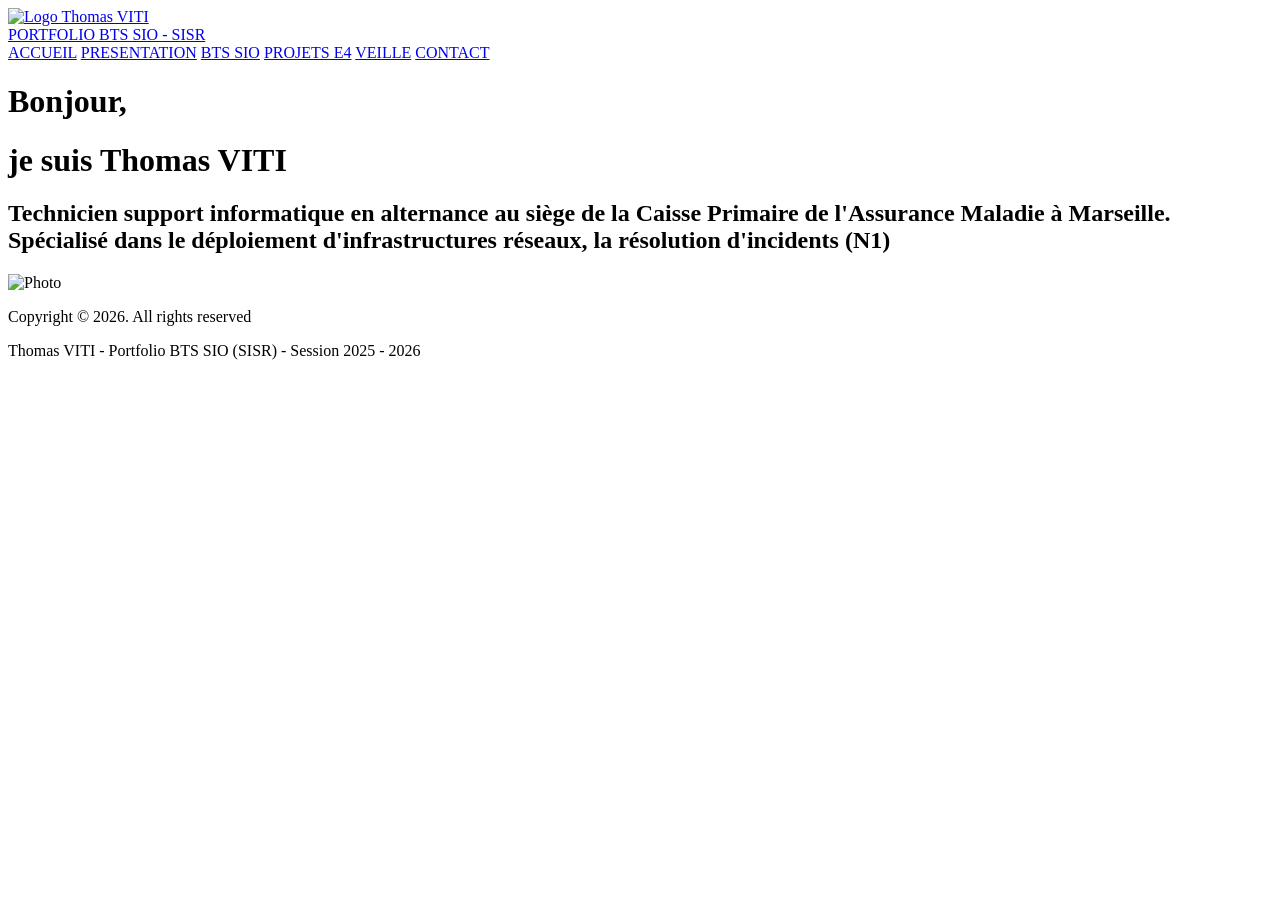
==== index.html @ 95d77c6b "Create index.html" ====
<!DOCTYPE html>
<html lang="fr">
<head>
    <meta charset="UTF-8">
    <meta name="viewport" content="width=device-width, initial-scale=1.0">
    <title>VITI Thomas - Portfolio</title>
	<!-- Police Poppins depuis Google Fonts -->
	<link href="https://fonts.googleapis.com/css2?family=Poppins:wght@300;400;600&display=swap" rel="stylesheet">
    <!-- Lien vers le fichier CSS -->
    <link rel="stylesheet" href="style.css">
</head>
<body>

    <!-- =========================
         HEADER / HAUT DE PAGE
         ========================= -->
    <header class="topbar">
        <!-- Zone gauche : logo + titre cliquables -->
        <a href="index.html" class="brand">
            <!-- IMPORTANT :
                 Pour ajouter un logo plus tard, remplace le texte "TV"
                 par une image avec la balise <img>
                 
                 Exemple :
                 <img src="images/logo.png" alt="Logo Thomas VITI" class="logo">
            -->
            <div class="logo-placeholder"><img src="images/logo1.png" alt="Logo Thomas VITI" class="logo"></div>
            <span class="brand-title">PORTFOLIO BTS SIO - SISR</span>
        </a>

        <!-- Zone droite : navigation -->
        <nav class="navbar">
            <a href="index.html" class="active">ACCUEIL</a>
            <a href="presentation.html">PRESENTATION</a>
			<a href="btssio.html">BTS SIO</a>
            <a href="e4.html">PROJETS E4</a>
            <a href="veille.html">VEILLE</a>
            <a href="contact.html">CONTACT</a>
        </nav>
    </header>

    <!-- =========================
         CONTENU PRINCIPAL
         ========================= -->
		 
		 <main class="hero">

    <!-- Bloc gauche : texte -->
    <div class="hero-text">
        <h1>Bonjour,</h1>
		<h1>je suis <span class="nom">Thomas VITI</span></h1>

        <h2>
            Technicien support informatique en alternance au siège de <span class="nom">la Caisse Primaire
            de l'Assurance Maladie</span> à Marseille. Spécialisé dans le déploiement
            d'infrastructures réseaux, la résolution d'incidents (N1)
        </h2>
    </div>

    <!-- Bloc droit : photo -->
    <div class="hero-image">
        <!-- IMPORTANT :
             Remplace "photo.jpg" par ta vraie photo -->
        <img src="images/iconeuser1.png" alt="Photo">
    </div>

</main>
		 
	<!-- =========================
     FOOTER / PIED DE PAGE
     ========================= -->
<footer class="footer">
    <p>Copyright © 2026. All rights reserved</p>
    <p>Thomas VITI - Portfolio BTS SIO (SISR) - Session 2025 - 2026</p>
</footer>

</body>
</html>
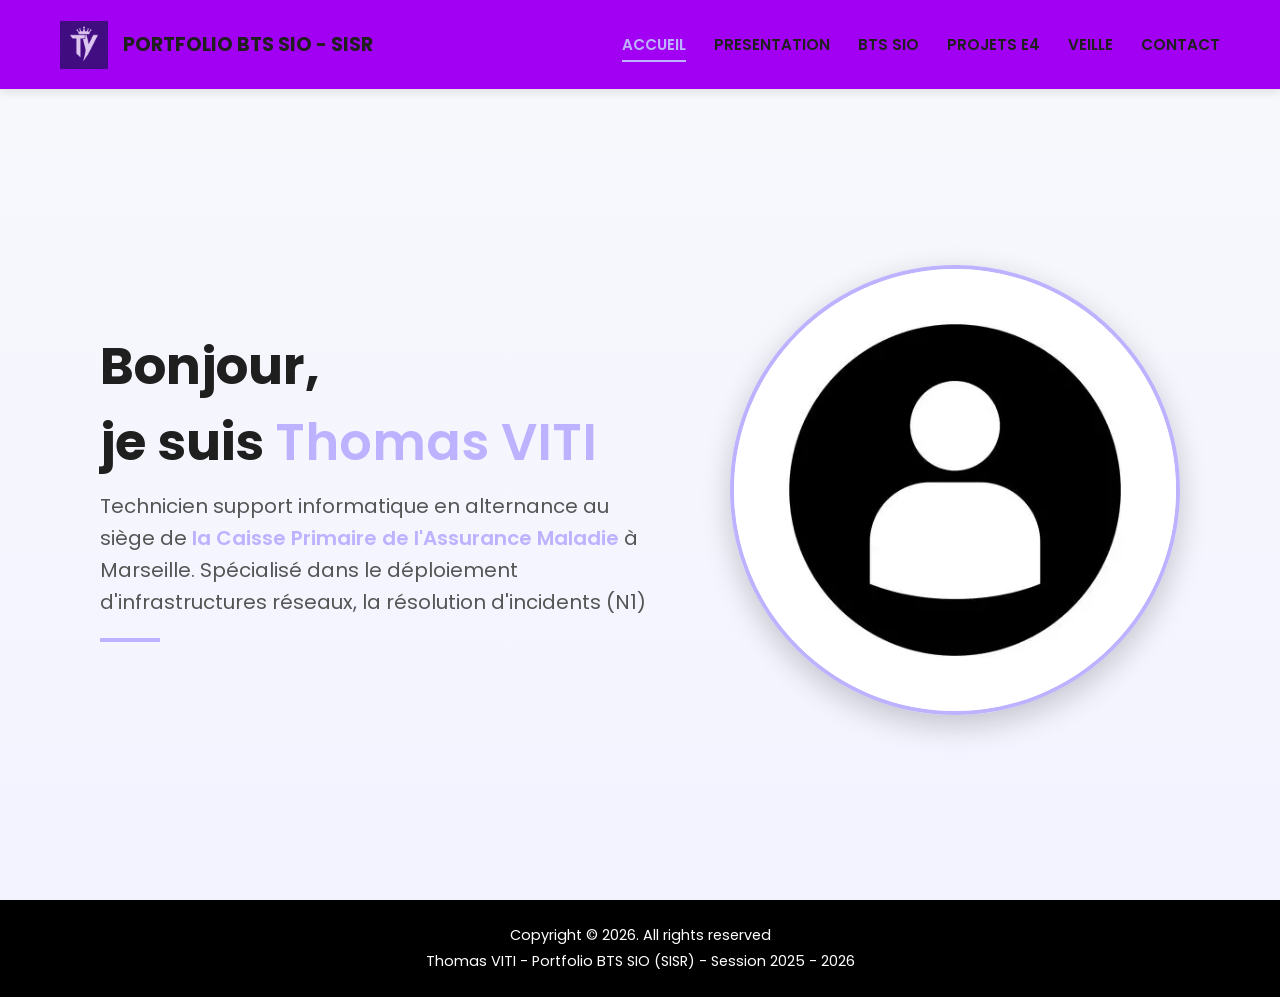
==== commit bc2e9302: "Update index.html" ====
--- a/index.html
+++ b/index.html
@@ -24,7 +24,7 @@
                  Exemple :
                  <img src="images/logo.png" alt="Logo Thomas VITI" class="logo">
             -->
-            <div class="logo-placeholder"><img src="images/logo1.png" alt="Logo Thomas VITI" class="logo"></div>
+            <div class="logo-placeholder"><img src="logo1.png" alt="Logo Thomas VITI" class="logo"></div>
             <span class="brand-title">PORTFOLIO BTS SIO - SISR</span>
         </a>
 
@@ -61,7 +61,7 @@
     <div class="hero-image">
         <!-- IMPORTANT :
              Remplace "photo.jpg" par ta vraie photo -->
-        <img src="images/iconeuser1.png" alt="Photo">
+        <img src="iconeuser1.png" alt="Photo">
     </div>
 
 </main>
--- a/style.css
+++ b/style.css
@@ -0,0 +1,743 @@
+/* =========================
+   RESET DE BASE
+   ========================= */
+* {
+    margin: 0;
+    padding: 0;
+    box-sizing: border-box;
+}
+
+/* =========================
+   COULEURS PRINCIPALES
+   IMPORTANT :
+   C'est ici que tu pourras changer facilement les couleurs du site
+   ========================= */
+:root {
+    --couleur-fond: #f8f9fc;
+    --couleur-blanc: #ffffff;
+    --couleur-texte: #1f1f1f;
+    --couleur-texte-secondaire: #555555;
+    --couleur-accent: #bdb2ff;
+    --couleur-bordure: #e6e6e6;
+}
+
+/* =========================
+   STYLE GENERAL
+   IMPORTANT :
+   Ici tu peux changer la police globale du site
+   ========================= */
+body {
+    font-family: 'Poppins', sans-serif;
+    background-color: var(--couleur-fond);
+    color: var(--couleur-texte);
+
+    -webkit-font-smoothing: antialiased;
+    -moz-osx-font-smoothing: grayscale;
+
+    background: linear-gradient(
+        180deg,
+        #f8f9fc 0%,
+        #f1f2ff 100%
+    );
+}
+
+/* =========================
+   LIENS / ETATS GLOBAUX
+   ========================= */
+.navbar a.active {
+    color: var(--couleur-accent);
+}
+
+.navbar a.active::after {
+    width: 100%;
+}
+
+.navbar a {
+    transition: color 0.3s ease;
+}
+
+/* =========================
+   HEADER FIXE
+   IMPORTANT :
+   position: fixed permet à la barre de rester visible même quand on descend
+   ========================= */
+.topbar {
+    position: fixed;
+    top: 0;
+    left: 0;
+    width: 100%;
+
+    height: 90px;
+    background-color: #a100f2;
+    border-bottom: 1px solid var(--couleur-bordure);
+
+    display: flex;
+    justify-content: space-between;
+    align-items: center;
+
+    padding: 0 60px;
+    z-index: 1000;
+    box-shadow: 0 2px 10px rgba(0,0,0,0.1);
+}
+
+/* =========================
+   PARTIE GAUCHE : LOGO + TITRE
+   ========================= */
+.brand {
+    display: flex;
+    align-items: center;
+    gap: 15px;
+    text-decoration: none;
+    color: var(--couleur-texte);
+}
+
+.brand-title {
+    font-size: 1.2rem;
+    font-weight: bold;
+}
+
+/* =========================
+   LOGO
+   IMPORTANT :
+   Tu peux changer sa taille, sa couleur ou le remplacer par une image
+   ========================= */
+.logo-placeholder {
+    width: 48px;
+    height: 48px;
+    background-color: var(--couleur-accent);
+    color: #ffffff;
+    border-radius: 12px;
+
+    display: flex;
+    align-items: center;
+    justify-content: center;
+
+    font-weight: bold;
+    font-size: 1rem;
+}
+
+.logo {
+    width: 48px;
+    height: 48px;
+    object-fit: contain;
+}
+
+/* =========================
+   NAVIGATION
+   IMPORTANT :
+   La navigation est à droite dans le header
+   ========================= */
+.navbar {
+    display: flex;
+    align-items: center;
+    gap: 28px;
+}
+
+.navbar a {
+    text-decoration: none;
+    color: var(--couleur-texte);
+    font-size: 0.95rem;
+    font-weight: 600;
+    transition: 0.3s;
+    position: relative;
+}
+
+.navbar a:hover {
+    color: var(--couleur-accent);
+}
+
+.navbar a::after {
+    content: "";
+    position: absolute;
+    left: 0;
+    bottom: -6px;
+    width: 0;
+    height: 2px;
+    background-color: var(--couleur-accent);
+    transition: 0.3s;
+}
+
+.navbar a:hover::after {
+    width: 100%;
+}
+
+/* =========================
+   ELEMENTS GENERAUX
+   ========================= */
+.nom {
+    color: #bdb2ff;
+    font-weight: 600;
+    transition: 0.3s;
+}
+
+.nom:hover {
+    letter-spacing: 1px;
+}
+
+/* =========================
+   SECTION D'ACCUEIL
+   IMPORTANT :
+   Bloc principal gauche / droite
+   ========================= */
+.hero {
+    min-height: 100vh;
+    display: flex;
+    align-items: center;
+    justify-content: space-between;
+    gap: 80px;
+
+    padding: 140px 100px 60px 100px;
+    width: 100%;
+}
+
+.hero-text {
+    opacity: 0;
+    transform: translateY(20px);
+    animation: fadeUp 0.8s ease forwards;
+}
+
+.hero-text::after {
+    content: "";
+    display: block;
+    width: 60px;
+    height: 4px;
+    background-color: var(--couleur-accent);
+    margin-top: 20px;
+}
+
+@keyframes fadeUp {
+    to {
+        opacity: 1;
+        transform: translateY(0);
+    }
+}
+
+.hero h1 {
+    font-size: 3.2rem;
+    margin-bottom: 20px;
+    line-height: 1.1;
+}
+
+.hero h2 {
+    font-size: 1.25rem;
+    font-weight: 400;
+    color: var(--couleur-texte-secondaire);
+    max-width: 850px;
+    line-height: 1.6;
+}
+
+/* =========================
+   IMAGE A DROITE
+   ========================= */
+.hero-image {
+    flex: 1;
+    display: flex;
+    justify-content: flex-end;
+}
+
+.hero-image img {
+    width: 450px;
+    height: 450px;
+    transition: 0.4s ease;
+
+    object-fit: cover;
+    border-radius: 50%;
+
+    border: 4px solid var(--couleur-accent);
+    box-shadow: 0 10px 30px rgba(0, 0, 0, 0.2);
+}
+
+.hero-image img:hover {
+    transform: scale(1.05) rotate(1deg);
+}
+
+/* =========================
+   PAGE PRESENTATION
+   ========================= */
+.presentation-page {
+    padding: 140px 100px 60px 100px;
+}
+
+.presentation-hero {
+    margin-bottom: 60px;
+}
+
+.presentation-hero h1 {
+    font-size: 3rem;
+    margin-bottom: 30px;
+    color: var(--couleur-texte);
+}
+
+.presentation-hero p {
+    font-size: 1.15rem;
+    color: var(--couleur-texte-secondaire);
+    max-width: 800px;
+    line-height: 1.7;
+}
+
+/* =========================
+   HERO A PROPOS
+   ========================= */
+.about-hero {
+    min-height: 30vh;
+    display: flex;
+    flex-direction: column;
+    justify-content: center;
+    align-items: center;
+    text-align: center;
+
+    position: relative;
+    padding-bottom: 60px;
+}
+
+.about-hero h1 {
+    font-size: 3.5rem;
+    margin-bottom: 30px;
+    color: var(--couleur-texte);
+}
+
+.about-hero h1::after {
+    content: "";
+    display: block;
+    width: 120px;
+    height: 4px;
+    background-color: var(--couleur-accent);
+    margin: 15px auto 0;
+    border-radius: 10px;
+}
+
+/* =========================
+   BOUTON CV
+   ========================= */
+.btn-cv {
+    padding: 15px 30px;
+    background-color: var(--couleur-accent);
+    color: white;
+    text-decoration: none;
+    border-radius: 10px;
+    font-weight: 600;
+    transition: 0.3s;
+    margin-top: 40px;
+}
+
+.btn-cv:hover {
+    transform: translateY(-3px);
+    box-shadow: 0 10px 25px rgba(0,0,0,0.2);
+}
+
+/* =========================
+   COMPETENCES TECHNIQUES
+   ========================= */
+.skills-carousel-section {
+    margin-top: 60px;
+    margin-bottom: 50px;
+    text-align: center;
+}
+
+.skills-carousel-section h2 {
+    font-size: 2.8rem;
+    margin-bottom: 30px;
+    color: var(--couleur-texte);
+}
+
+.skills-carousel {
+    display: flex;
+    align-items: center;
+    justify-content: center;
+    gap: 30px;
+}
+
+.carousel-window {
+    width: 100%;
+    max-width: 700px;
+    overflow: hidden;
+    border-radius: 25px;
+}
+
+.carousel-track {
+    display: flex;
+    transition: transform 0.5s ease;
+}
+
+.carousel-slide {
+    min-width: 100%;
+    background-color: var(--couleur-blanc);
+    border-radius: 25px;
+    padding: 35px 40px;
+    box-shadow: 0 10px 25px rgba(0, 0, 0, 0.08);
+    text-align: left;
+    flex-shrink: 0;
+}
+
+.carousel-slide h3 {
+    font-size: 2rem;
+    margin-bottom: 25px;
+    color: var(--couleur-accent);
+    text-align: center;
+}
+
+.skill-item {
+    display: flex;
+    align-items: center;
+    gap: 18px;
+    margin-bottom: 20px;
+}
+
+.skill-item:last-child {
+    margin-bottom: 0;
+}
+
+.skill-item img {
+    width: 42px;
+    height: 42px;
+    object-fit: contain;
+}
+
+.skill-item span {
+    font-size: 1.15rem;
+    color: var(--couleur-texte-secondaire);
+    line-height: 1.5;
+    font-weight: 500;
+}
+
+.carousel-btn {
+    background-color: transparent;
+    border: none;
+    font-size: 3rem;
+    color: var(--couleur-accent);
+    cursor: pointer;
+    transition: transform 0.2s ease, color 0.2s ease;
+}
+
+.carousel-btn:hover {
+    transform: scale(1.15);
+    color: #a79af7;
+}
+
+/* Points */
+.carousel-dots {
+    margin-top: 20px;
+    display: flex;
+    justify-content: center;
+    gap: 12px;
+}
+
+.dot {
+    width: 12px;
+    height: 12px;
+    background-color: #d9d3ff;
+    border-radius: 50%;
+    display: inline-block;
+    cursor: pointer;
+    transition: 0.3s ease;
+}
+
+.dot.active {
+    background-color: var(--couleur-accent);
+    transform: scale(1.15);
+}
+
+
+/* =========================
+   PARCOURS (2 COLONNES)
+   ========================= */
+.parcours-section {
+    margin-top: 20px;
+}
+
+.parcours-grid {
+    display: flex;
+    gap: 1px;
+    align-items: flex-start;
+}
+
+.parcours-col {
+    flex: 1;
+    min-width: 0;
+}
+
+/* =========================
+   TIMELINE
+   ========================= */
+.timeline-section {
+    margin-top: 50px;
+}
+
+.timeline-section h2 {
+    font-size: 3.5rem;
+    margin-bottom: 30px;
+    color: #000000;
+	
+	display: flex;
+    align-items: center;
+    gap: 15px;
+}
+
+.timeline-section h2::before {
+    content: "";
+    display: inline-block;
+    width: 6px;
+    height: 55px;
+    background-color: var(--couleur-accent);
+    border-radius: 10px;
+}
+
+.timeline {
+    position: relative;
+    padding-left: 150px;
+}
+
+.timeline::before {
+    content: "";
+    position: absolute;
+    left: 120px;
+    top: 0;
+    width: 5px;
+    height: 100%;
+    background-color: var(--couleur-accent);
+}
+
+.timeline-item {
+    position: relative;
+    margin-bottom: 50px;
+}
+
+.timeline-dot {
+    position: absolute;
+    left: -2px;
+    top: 14px;
+
+    width: 20px;
+    height: 20px;
+    background-color: var(--couleur-blanc);
+    border: 3px solid var(--couleur-accent);
+    border-radius: 50%;
+}
+
+.timeline-content {
+    padding-left: 30px;
+}
+
+.timeline-content h3 {
+    font-size: 1.8rem;
+    margin-bottom: 10px;
+}
+
+.timeline-content .date {
+    font-size: 1.5rem;
+    color: var(--couleur-accent);
+    display: block;
+    margin-bottom: 10px;
+}
+
+.timeline-content p {
+    color: var(--couleur-texte-secondaire);
+    line-height: 1.6;
+}
+
+/* =========================
+   SECTION OBJECTIFS
+   ========================= */
+.presentation-section {
+    background-color: var(--couleur-blanc);
+    padding: 30px;
+    margin-bottom: 30px;
+    border-radius: 20px;
+    box-shadow: 0 8px 25px rgba(0, 0, 0, 0.08);
+}
+
+.presentation-section h2 {
+    font-size: 1.8rem;
+    margin-bottom: 15px;
+    color: var(--couleur-accent);
+}
+
+.presentation-section p {
+    font-size: 1.05rem;
+    line-height: 1.8;
+    color: var(--couleur-texte-secondaire);
+    margin-bottom: 15px;
+}
+
+.presentation-section p:last-child {
+    margin-bottom: 0;
+}
+
+/* =========================
+   FOOTER
+   ========================= */
+.footer {
+    background-color: #000000;
+    color: #ffffff;
+    text-align: center;
+    padding: 20px 10px;
+    font-size: 0.9rem;
+}
+
+.footer p {
+    margin: 5px 0;
+}
+
+/* =========================
+   VERSION TABLETTE
+   ========================= */
+@media (max-width: 1024px) {
+    .topbar {
+        padding: 0 30px;
+        box-shadow: 0 2px 10px rgba(0,0,0,0.1);
+    }
+
+    .navbar {
+        gap: 18px;
+    }
+
+    .navbar a {
+        font-size: 0.85rem;
+    }
+
+    .hero {
+        padding: 140px 60px 60px 60px;
+    }
+
+    .hero h1 {
+        font-size: 2.6rem;
+    }
+
+    .hero h2 {
+        font-size: 1.1rem;
+    }
+
+    .presentation-page {
+        padding: 140px 60px 60px 60px;
+    }
+
+    .parcours-grid {
+        gap: 40px;
+    }
+}
+
+/* =========================
+   VERSION MOBILE
+   IMPORTANT :
+   Ici on adapte l'affichage téléphone
+   ========================= */
+@media (max-width: 768px) {
+    .topbar {
+        height: auto;
+        padding: 20px;
+        flex-direction: column;
+        align-items: flex-start;
+        gap: 20px;
+    }
+
+    .brand-title {
+        font-size: 1rem;
+    }
+
+    .navbar {
+        flex-wrap: wrap;
+        gap: 14px;
+    }
+
+    .hero {
+        flex-direction: column;
+        text-align: center;
+        padding: 180px 20px 40px 20px;
+        gap: 40px;
+    }
+
+    .hero h1 {
+        font-size: 2.2rem;
+    }
+
+    .hero h2 {
+        font-size: 1rem;
+    }
+
+    .hero-image {
+        justify-content: center;
+    }
+
+    .hero-image img {
+        width: 200px;
+        height: 200px;
+    }
+
+    .presentation-page {
+        padding: 180px 20px 40px 20px;
+    }
+
+    .presentation-hero h1 {
+        font-size: 2.2rem;
+    }
+
+    .presentation-hero p {
+        font-size: 1rem;
+    }
+
+    .presentation-section {
+        padding: 20px;
+    }
+
+    .presentation-section h2 {
+        font-size: 1.4rem;
+    }
+
+    .presentation-section p {
+        font-size: 1rem;
+    }
+
+    .parcours-grid {
+        flex-direction: column;
+        gap: 20px;
+    }
+
+    .timeline-section {
+        margin-top: 30px;
+    }
+
+    .about-hero h1 {
+        font-size: 2.2rem;
+    }
+
+    .btn-cv {
+        padding: 12px 20px;
+        font-size: 0.9rem;
+    }
+	
+.skills-carousel-section h2 {
+    font-size: 2rem;
+}
+
+.skills-carousel {
+    gap: 10px;
+}
+
+.carousel-window {
+    max-width: 100%;
+}
+
+.carousel-slide {
+    padding: 25px 20px;
+}
+
+.carousel-slide h3 {
+    font-size: 1.5rem;
+}
+
+.skill-item {
+    gap: 12px;
+}
+
+.skill-item img {
+    width: 32px;
+    height: 32px;
+}
+
+.skill-item span {
+    font-size: 1rem;
+}
+
+.carousel-btn {
+    font-size: 2.2rem;
+}
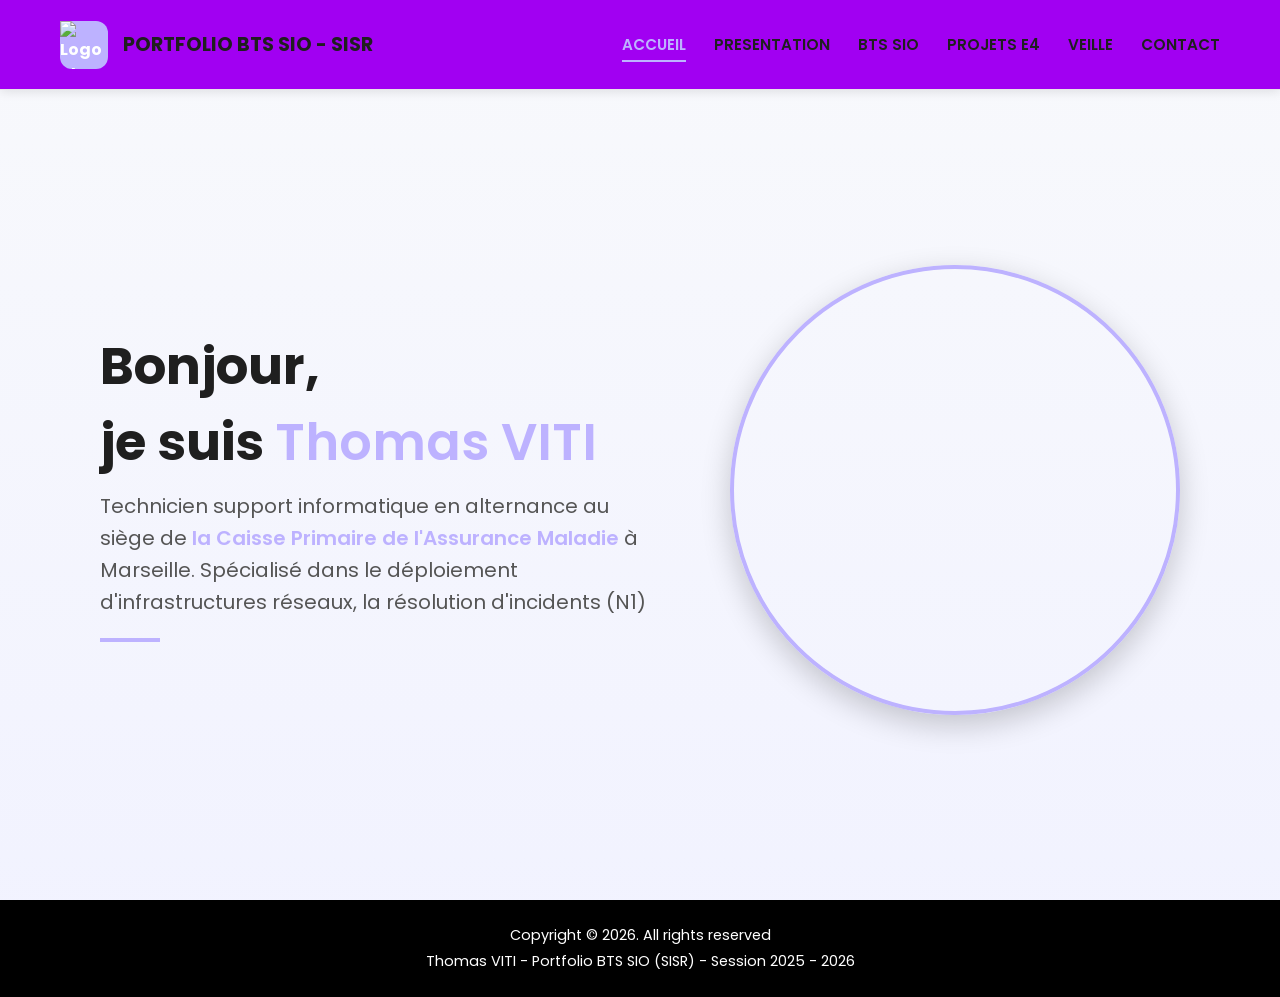
==== commit 8faa9c19: "Update index.html" ====
--- a/index.html
+++ b/index.html
@@ -17,14 +17,8 @@
     <header class="topbar">
         <!-- Zone gauche : logo + titre cliquables -->
         <a href="index.html" class="brand">
-            <!-- IMPORTANT :
-                 Pour ajouter un logo plus tard, remplace le texte "TV"
-                 par une image avec la balise <img>
-                 
-                 Exemple :
-                 <img src="images/logo.png" alt="Logo Thomas VITI" class="logo">
-            -->
-            <div class="logo-placeholder"><img src="logo1.png" alt="Logo Thomas VITI" class="logo"></div>
+
+            <div class="logo-placeholder"><img src="images/logo1.png" alt="Logo Thomas VITI" class="logo"></div>
             <span class="brand-title">PORTFOLIO BTS SIO - SISR</span>
         </a>
 
@@ -61,7 +55,7 @@
     <div class="hero-image">
         <!-- IMPORTANT :
              Remplace "photo.jpg" par ta vraie photo -->
-        <img src="iconeuser1.png" alt="Photo">
+        <img src="images/iconeuser1.png" alt="Photo">
     </div>
 
 </main>
--- a/style.css
+++ b/style.css
@@ -330,76 +330,139 @@
    ========================= */
 .skills-carousel-section {
     margin-top: 60px;
-    margin-bottom: 50px;
-    text-align: center;
+    margin-bottom: 70px;
 }
 
 .skills-carousel-section h2 {
     font-size: 2.8rem;
     margin-bottom: 30px;
     color: var(--couleur-texte);
+    text-align: center;
 }
 
 .skills-carousel {
     display: flex;
     align-items: center;
     justify-content: center;
-    gap: 30px;
+    gap: 20px;
+    margin-bottom: 20px;
 }
 
 .carousel-window {
     width: 100%;
-    max-width: 700px;
+    max-width: 1100px;
     overflow: hidden;
-    border-radius: 25px;
+    border-radius: 28px;
 }
 
 .carousel-track {
     display: flex;
     transition: transform 0.5s ease;
+    will-change: transform;
 }
 
 .carousel-slide {
     min-width: 100%;
-    background-color: var(--couleur-blanc);
-    border-radius: 25px;
-    padding: 35px 40px;
-    box-shadow: 0 10px 25px rgba(0, 0, 0, 0.08);
+    width: 100%;
+    flex: 0 0 100%;
+    padding: 0;
+    background: transparent;
+}
+
+/* Grand panneau clair */
+.slide-panel {
+    width: 100%;
+    background: #f7f4ff;
+    border: 1px solid rgba(189, 178, 255, 0.35);
+    border-radius: 28px;
+    padding: 28px;
+    box-shadow: 0 12px 30px rgba(189, 178, 255, 0.15);
+}
+
+/* En-tête */
+.slide-header {
+    display: flex;
+    align-items: center;
+    gap: 20px;
+    margin-bottom: 28px;
+}
+
+.slide-header-icon {
+    width: 70px;
+    height: 70px;
+    border-radius: 18px;
+    background: #efe9ff;
+    border: 1px solid rgba(189, 178, 255, 0.5);
+    display: flex;
+    align-items: center;
+    justify-content: center;
+    flex-shrink: 0;
+}
+
+.slide-header-icon img {
+    width: 32px;
+    height: 32px;
+    object-fit: contain;
+}
+
+.slide-header h3 {
+    font-size: 1.2rem;
+    line-height: 1.3;
+    color: var(--couleur-texte);
     text-align: left;
+    margin: 0;
+}
+
+/* Grille des cartes */
+.skills-grid {
+    display: grid;
+    grid-template-columns: repeat(2, minmax(0, 1fr));
+    gap: 18px;
+}
+
+/* Cartes */
+.skill-card {
+    background: #ffffff;
+    border: 1px solid rgba(189, 178, 255, 0.35);
+    border-radius: 20px;
+    padding: 20px;
+    box-shadow: 0 8px 20px rgba(189, 178, 255, 0.10);
+    min-width: 0;
+}
+
+.skill-card-header {
+    display: flex;
+    align-items: center;
+    gap: 14px;
+    margin-bottom: 16px;
+}
+
+.skill-card-header img {
+    width: 48px;
+    height: 48px;
+    object-fit: contain;
+    background-color: #f3eeff;
+    padding: 8px;
+    border-radius: 14px;
+    border: 1px solid rgba(189, 178, 255, 0.3);
     flex-shrink: 0;
 }
 
-.carousel-slide h3 {
-    font-size: 2rem;
-    margin-bottom: 25px;
-    color: var(--couleur-accent);
-    text-align: center;
-}
-
-.skill-item {
-    display: flex;
-    align-items: center;
-    gap: 18px;
-    margin-bottom: 20px;
-}
-
-.skill-item:last-child {
-    margin-bottom: 0;
-}
-
-.skill-item img {
-    width: 42px;
-    height: 42px;
-    object-fit: contain;
-}
-
-.skill-item span {
-    font-size: 1.15rem;
+.skill-card-header h4 {
+    font-size: 1rem;
+    color: var(--couleur-texte);
+    margin: 0;
+    line-height: 1.3;
+}
+
+.skill-card p {
     color: var(--couleur-texte-secondaire);
-    line-height: 1.5;
-    font-weight: 500;
-}
-
+    line-height: 1.6;
+    font-size: 0.92rem;
+    margin: 0;
+}
+
+/* Flèches */
 .carousel-btn {
     background-color: transparent;
     border: none;
@@ -407,6 +470,7 @@
     color: var(--couleur-accent);
     cursor: pointer;
     transition: transform 0.2s ease, color 0.2s ease;
+    flex-shrink: 0;
 }
 
 .carousel-btn:hover {
@@ -416,16 +480,17 @@
 
 /* Points */
 .carousel-dots {
-    margin-top: 20px;
+    margin-top: 18px;
     display: flex;
     justify-content: center;
+    align-items: center;
     gap: 12px;
 }
 
 .dot {
     width: 12px;
     height: 12px;
-    background-color: #d9d3ff;
+    background-color: #ddd4ff;
     border-radius: 50%;
     display: inline-block;
     cursor: pointer;
@@ -436,7 +501,6 @@
     background-color: var(--couleur-accent);
     transform: scale(1.15);
 }
-
 
 /* =========================
    PARCOURS (2 COLONNES)
@@ -614,6 +678,42 @@
     .parcours-grid {
         gap: 40px;
     }
+
+	.carousel-window {
+    max-width: 100%;
+}
+
+.slide-panel {
+    padding: 28px;
+}
+
+.slide-header {
+    gap: 18px;
+    margin-bottom: 24px;
+}
+
+.slide-header-icon {
+    width: 68px;
+    height: 68px;
+}
+
+.slide-header-icon img {
+    width: 32px;
+    height: 32px;
+}
+
+.slide-header h3 {
+    font-size: 1.8rem;
+}
+
+.skills-grid {
+    grid-template-columns: repeat(2, 1fr);
+    gap: 20px;
+}
+
+.skill-card {
+    min-height: auto;
+}
 }
 
 /* =========================
@@ -707,6 +807,7 @@
 	
 .skills-carousel-section h2 {
     font-size: 2rem;
+    text-align: center;
 }
 
 .skills-carousel {
@@ -717,25 +818,55 @@
     max-width: 100%;
 }
 
-.carousel-slide {
-    padding: 25px 20px;
-}
-
-.carousel-slide h3 {
-    font-size: 1.5rem;
-}
-
-.skill-item {
-    gap: 12px;
-}
-
-.skill-item img {
-    width: 32px;
-    height: 32px;
-}
-
-.skill-item span {
+.slide-panel {
+    padding: 20px;
+}
+
+.slide-header {
+    flex-direction: column;
+    align-items: flex-start;
+    gap: 14px;
+    margin-bottom: 20px;
+}
+
+.slide-header-icon {
+    width: 58px;
+    height: 58px;
+    border-radius: 16px;
+}
+
+.slide-header-icon img {
+    width: 28px;
+    height: 28px;
+}
+
+.slide-header h3 {
+    font-size: 1.4rem;
+    text-align: left;
+}
+
+.skills-grid {
+    grid-template-columns: 1fr;
+    gap: 16px;
+}
+
+.skill-card {
+    padding: 20px;
+    min-height: auto;
+}
+
+.skill-card-header img {
+    width: 46px;
+    height: 46px;
+    padding: 8px;
+}
+
+.skill-card-header h4 {
     font-size: 1rem;
+}
+
+.skill-card p {
+    font-size: 0.92rem;
 }
 
 .carousel-btn {
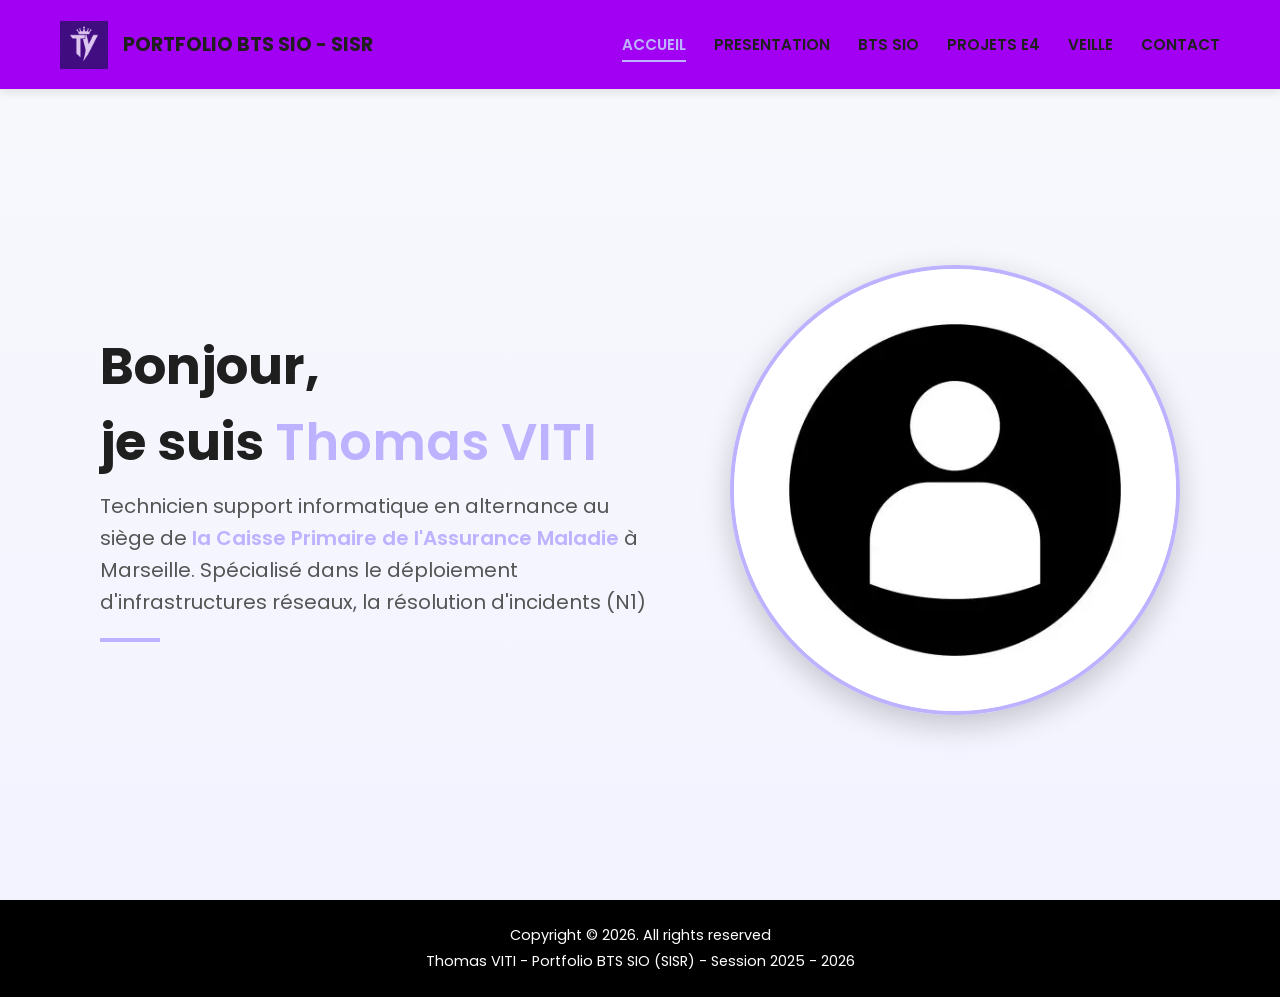
==== commit 0e06391c: "Update index.html" ====
--- a/index.html
+++ b/index.html
@@ -18,7 +18,7 @@
         <!-- Zone gauche : logo + titre cliquables -->
         <a href="index.html" class="brand">
 
-            <div class="logo-placeholder"><img src="images/logo1.png" alt="Logo Thomas VITI" class="logo"></div>
+            <div class="logo-placeholder"><img src="logo1.png" alt="Logo Thomas VITI" class="logo"></div>
             <span class="brand-title">PORTFOLIO BTS SIO - SISR</span>
         </a>
 
@@ -55,7 +55,7 @@
     <div class="hero-image">
         <!-- IMPORTANT :
              Remplace "photo.jpg" par ta vraie photo -->
-        <img src="images/iconeuser1.png" alt="Photo">
+        <img src="iconeuser1.png" alt="Photo">
     </div>
 
 </main>
--- a/style.css
+++ b/style.css
@@ -330,29 +330,28 @@
    ========================= */
 .skills-carousel-section {
     margin-top: 60px;
-    margin-bottom: 70px;
+    margin-bottom: 50px;
+    text-align: center;
 }
 
 .skills-carousel-section h2 {
     font-size: 2.8rem;
     margin-bottom: 30px;
     color: var(--couleur-texte);
-    text-align: center;
 }
 
 .skills-carousel {
     display: flex;
     align-items: center;
     justify-content: center;
-    gap: 20px;
-    margin-bottom: 20px;
+    gap: 30px;
 }
 
 .carousel-window {
     width: 100%;
-    max-width: 1100px;
+    max-width: 700px;
     overflow: hidden;
-    border-radius: 28px;
+    border-radius: 25px;
 }
 
 .carousel-track {
@@ -365,104 +364,83 @@
     min-width: 100%;
     width: 100%;
     flex: 0 0 100%;
-    padding: 0;
-    background: transparent;
-}
-
-/* Grand panneau clair */
-.slide-panel {
-    width: 100%;
-    background: #f7f4ff;
-    border: 1px solid rgba(189, 178, 255, 0.35);
-    border-radius: 28px;
-    padding: 28px;
-    box-shadow: 0 12px 30px rgba(189, 178, 255, 0.15);
-}
-
-/* En-tête */
-.slide-header {
-    display: flex;
-    align-items: center;
-    gap: 20px;
-    margin-bottom: 28px;
-}
-
-.slide-header-icon {
-    width: 70px;
-    height: 70px;
-    border-radius: 18px;
-    background: #efe9ff;
-    border: 1px solid rgba(189, 178, 255, 0.5);
-    display: flex;
-    align-items: center;
-    justify-content: center;
-    flex-shrink: 0;
-}
-
-.slide-header-icon img {
-    width: 32px;
-    height: 32px;
-    object-fit: contain;
-}
-
-.slide-header h3 {
-    font-size: 1.2rem;
-    line-height: 1.3;
-    color: var(--couleur-texte);
+    background-color: transparent;
+    border-radius: 25px;
+    padding: 10px 10px 20px 10px;
+    box-shadow: none;
     text-align: left;
-    margin: 0;
-}
-
-/* Grille des cartes */
+}
+
+.carousel-slide h3 {
+    font-size: 2.5rem;
+    margin-bottom: 25px;
+    color: var(--couleur-accent);
+    text-align: center;
+}
+
+/* =========================
+   CARTES DE COMPETENCES
+   ========================= */
 .skills-grid {
     display: grid;
-    grid-template-columns: repeat(2, minmax(0, 1fr));
-    gap: 18px;
-}
-
-/* Cartes */
+    grid-template-columns: repeat(2, 1fr);
+    gap: 20px;
+}
+
 .skill-card {
-    background: #ffffff;
-    border: 1px solid rgba(189, 178, 255, 0.35);
-    border-radius: 20px;
-    padding: 20px;
-    box-shadow: 0 8px 20px rgba(189, 178, 255, 0.10);
-    min-width: 0;
+    background: #14203a;
+    border: 1px solid rgba(189, 178, 255, 0.2);
+    border-radius: 18px;
+    padding: 22px;
+    box-shadow: 0 8px 20px rgba(0, 0, 0, 0.08);
 }
 
 .skill-card-header {
     display: flex;
     align-items: center;
     gap: 14px;
-    margin-bottom: 16px;
+    margin-bottom: 18px;
 }
 
 .skill-card-header img {
-    width: 48px;
-    height: 48px;
+    width: 42px;
+    height: 42px;
     object-fit: contain;
-    background-color: #f3eeff;
-    padding: 8px;
-    border-radius: 14px;
-    border: 1px solid rgba(189, 178, 255, 0.3);
-    flex-shrink: 0;
+    background-color: rgba(255, 255, 255, 0.04);
+    padding: 6px;
+    border-radius: 12px;
 }
 
 .skill-card-header h4 {
+    font-size: 1.4rem;
+    color: #ffffff;
+    margin: 0;
+}
+
+.skill-card p {
+    color: #f2f4ff;
+    line-height: 1.6;
     font-size: 1rem;
-    color: var(--couleur-texte);
     margin: 0;
-    line-height: 1.3;
-}
-
-.skill-card p {
+}
+
+.skill-item:last-child {
+    margin-bottom: 0;
+}
+
+.skill-item img {
+    width: 42px;
+    height: 42px;
+    object-fit: contain;
+}
+
+.skill-item span {
+    font-size: 1.15rem;
     color: var(--couleur-texte-secondaire);
-    line-height: 1.6;
-    font-size: 0.92rem;
-    margin: 0;
-}
-
-/* Flèches */
+    line-height: 1.5;
+    font-weight: 500;
+}
+
 .carousel-btn {
     background-color: transparent;
     border: none;
@@ -470,7 +448,6 @@
     color: var(--couleur-accent);
     cursor: pointer;
     transition: transform 0.2s ease, color 0.2s ease;
-    flex-shrink: 0;
 }
 
 .carousel-btn:hover {
@@ -480,17 +457,16 @@
 
 /* Points */
 .carousel-dots {
-    margin-top: 18px;
+    margin-top: 20px;
     display: flex;
     justify-content: center;
-    align-items: center;
     gap: 12px;
 }
 
 .dot {
     width: 12px;
     height: 12px;
-    background-color: #ddd4ff;
+    background-color: #d9d3ff;
     border-radius: 50%;
     display: inline-block;
     cursor: pointer;
@@ -501,6 +477,7 @@
     background-color: var(--couleur-accent);
     transform: scale(1.15);
 }
+
 
 /* =========================
    PARCOURS (2 COLONNES)
@@ -678,42 +655,6 @@
     .parcours-grid {
         gap: 40px;
     }
-
-	.carousel-window {
-    max-width: 100%;
-}
-
-.slide-panel {
-    padding: 28px;
-}
-
-.slide-header {
-    gap: 18px;
-    margin-bottom: 24px;
-}
-
-.slide-header-icon {
-    width: 68px;
-    height: 68px;
-}
-
-.slide-header-icon img {
-    width: 32px;
-    height: 32px;
-}
-
-.slide-header h3 {
-    font-size: 1.8rem;
-}
-
-.skills-grid {
-    grid-template-columns: repeat(2, 1fr);
-    gap: 20px;
-}
-
-.skill-card {
-    min-height: auto;
-}
 }
 
 /* =========================
@@ -807,7 +748,6 @@
 	
 .skills-carousel-section h2 {
     font-size: 2rem;
-    text-align: center;
 }
 
 .skills-carousel {
@@ -818,57 +758,45 @@
     max-width: 100%;
 }
 
-.slide-panel {
-    padding: 20px;
-}
-
-.slide-header {
-    flex-direction: column;
-    align-items: flex-start;
-    gap: 14px;
-    margin-bottom: 20px;
-}
-
-.slide-header-icon {
-    width: 58px;
-    height: 58px;
-    border-radius: 16px;
-}
-
-.slide-header-icon img {
-    width: 28px;
-    height: 28px;
-}
-
-.slide-header h3 {
-    font-size: 1.4rem;
-    text-align: left;
+.carousel-slide {
+    padding: 25px 20px;
+}
+
+.carousel-slide h3 {
+    font-size: 1.5rem;
+}
+
+.skill-item {
+    gap: 12px;
+}
+
+.skill-item img {
+    width: 32px;
+    height: 32px;
+}
+
+.skill-item span {
+    font-size: 1rem;
+}
+
+.carousel-btn {
+    font-size: 2.2rem;
 }
 
 .skills-grid {
     grid-template-columns: 1fr;
-    gap: 16px;
 }
 
 .skill-card {
-    padding: 20px;
-    min-height: auto;
-}
-
-.skill-card-header img {
-    width: 46px;
-    height: 46px;
-    padding: 8px;
+    padding: 18px;
 }
 
 .skill-card-header h4 {
-    font-size: 1rem;
+    font-size: 1.2rem;
 }
 
 .skill-card p {
-    font-size: 0.92rem;
-}
-
-.carousel-btn {
-    font-size: 2.2rem;
-}
+    font-size: 0.95rem;
+}
+
+}
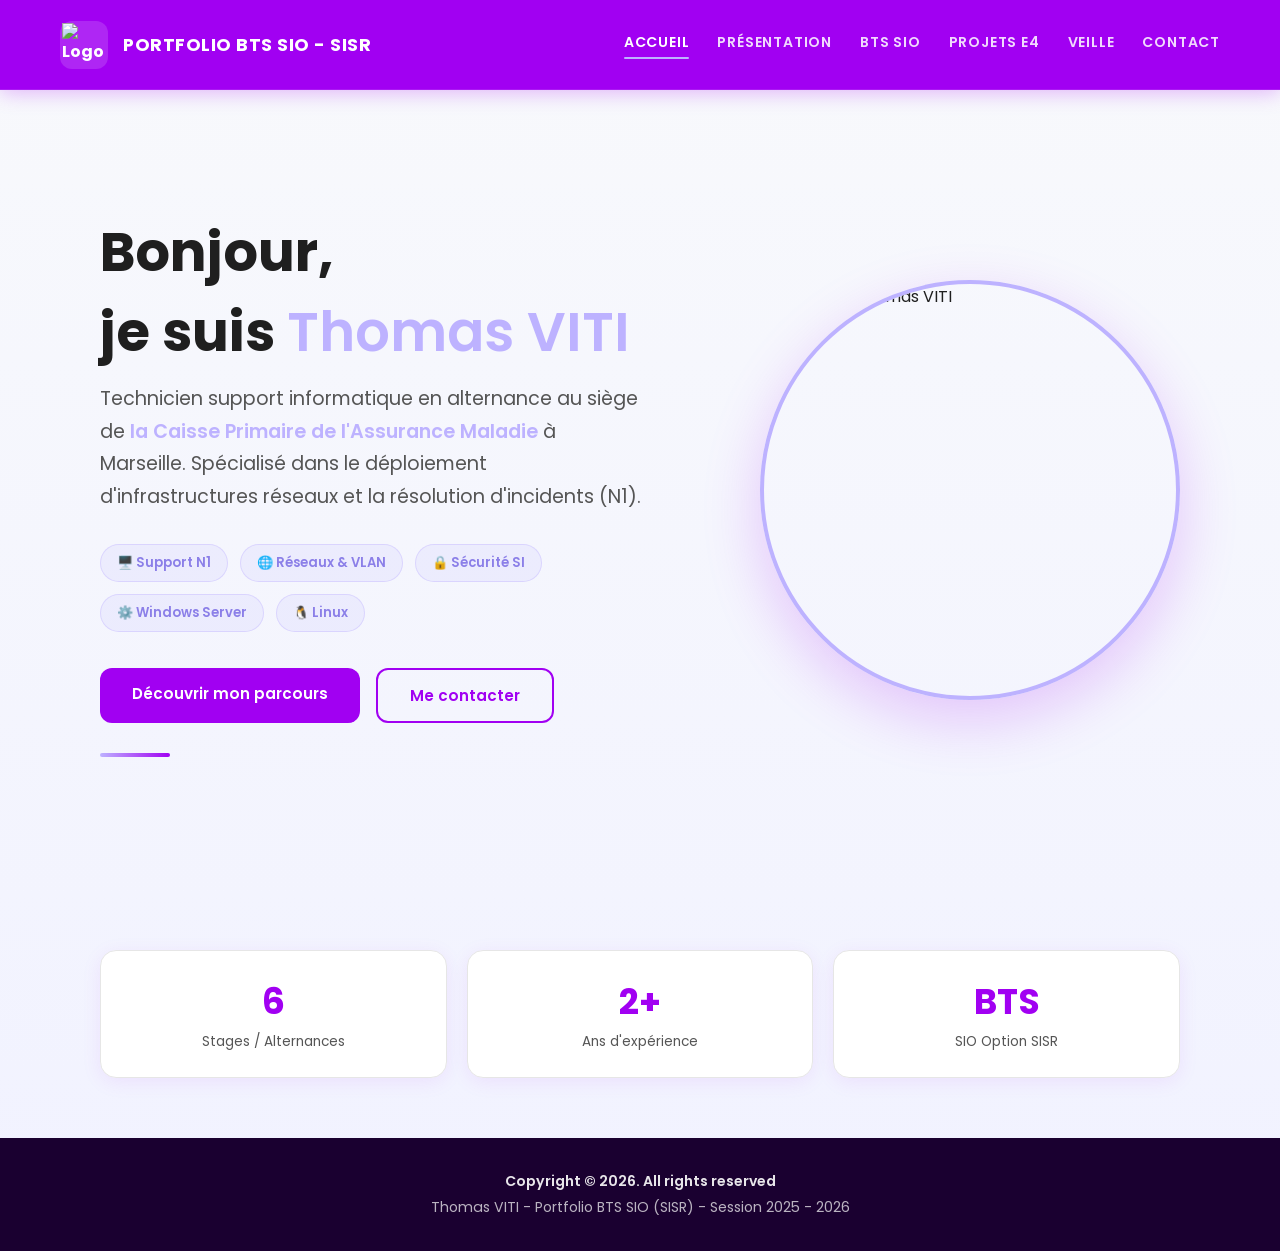
==== commit 42a55c01: "Add files via upload" ====
--- a/index.html
+++ b/index.html
@@ -1,72 +1,99 @@
-<!DOCTYPE html>
-<html lang="fr">
-<head>
-    <meta charset="UTF-8">
-    <meta name="viewport" content="width=device-width, initial-scale=1.0">
-    <title>VITI Thomas - Portfolio</title>
-	<!-- Police Poppins depuis Google Fonts -->
-	<link href="https://fonts.googleapis.com/css2?family=Poppins:wght@300;400;600&display=swap" rel="stylesheet">
-    <!-- Lien vers le fichier CSS -->
-    <link rel="stylesheet" href="style.css">
-</head>
-<body>
-
-    <!-- =========================
-         HEADER / HAUT DE PAGE
-         ========================= -->
-    <header class="topbar">
-        <!-- Zone gauche : logo + titre cliquables -->
-        <a href="index.html" class="brand">
-
-            <div class="logo-placeholder"><img src="logo1.png" alt="Logo Thomas VITI" class="logo"></div>
-            <span class="brand-title">PORTFOLIO BTS SIO - SISR</span>
-        </a>
-
-        <!-- Zone droite : navigation -->
-        <nav class="navbar">
-            <a href="index.html" class="active">ACCUEIL</a>
-            <a href="presentation.html">PRESENTATION</a>
-			<a href="btssio.html">BTS SIO</a>
-            <a href="e4.html">PROJETS E4</a>
-            <a href="veille.html">VEILLE</a>
-            <a href="contact.html">CONTACT</a>
-        </nav>
-    </header>
-
-    <!-- =========================
-         CONTENU PRINCIPAL
-         ========================= -->
-		 
-		 <main class="hero">
-
-    <!-- Bloc gauche : texte -->
-    <div class="hero-text">
-        <h1>Bonjour,</h1>
-		<h1>je suis <span class="nom">Thomas VITI</span></h1>
-
-        <h2>
-            Technicien support informatique en alternance au siège de <span class="nom">la Caisse Primaire
-            de l'Assurance Maladie</span> à Marseille. Spécialisé dans le déploiement
-            d'infrastructures réseaux, la résolution d'incidents (N1)
-        </h2>
-    </div>
-
-    <!-- Bloc droit : photo -->
-    <div class="hero-image">
-        <!-- IMPORTANT :
-             Remplace "photo.jpg" par ta vraie photo -->
-        <img src="iconeuser1.png" alt="Photo">
-    </div>
-
-</main>
-		 
-	<!-- =========================
-     FOOTER / PIED DE PAGE
-     ========================= -->
-<footer class="footer">
-    <p>Copyright © 2026. All rights reserved</p>
-    <p>Thomas VITI - Portfolio BTS SIO (SISR) - Session 2025 - 2026</p>
-</footer>
-
-</body>
-</html>
+<!DOCTYPE html>
+<html lang="fr">
+<head>
+    <meta charset="UTF-8">
+    <meta name="viewport" content="width=device-width, initial-scale=1.0">
+    <title>VITI Thomas - Portfolio BTS SIO SISR</title>
+    <link href="https://fonts.googleapis.com/css2?family=Poppins:wght@300;400;600;700&display=swap" rel="stylesheet">
+    <link rel="stylesheet" href="style.css">
+</head>
+<body>
+
+    <header class="topbar" id="topbar">
+        <a href="index.html" class="brand">
+            <div class="logo-placeholder">
+                <img src="images/logo1.png" alt="Logo Thomas VITI" class="logo">
+            </div>
+            <span class="brand-title">PORTFOLIO BTS SIO - SISR</span>
+        </a>
+        <nav class="navbar">
+            <a href="index.html" class="active">ACCUEIL</a>
+            <a href="presentation.html">PRÉSENTATION</a>
+            <a href="btssio.html">BTS SIO</a>
+            <a href="e4.html">PROJETS E4</a>
+            <a href="veille.html">VEILLE</a>
+            <a href="contact.html">CONTACT</a>
+        </nav>
+    </header>
+
+    <main class="hero">
+        <div class="hero-text">
+            <h1>Bonjour,</h1>
+            <h1>je suis <span class="nom">Thomas VITI</span></h1>
+
+            <h2>
+                Technicien support informatique en alternance au siège de
+                <span class="nom">la Caisse Primaire de l'Assurance Maladie</span>
+                à Marseille. Spécialisé dans le déploiement d'infrastructures réseaux
+                et la résolution d'incidents (N1).
+            </h2>
+
+            <div class="hero-badges">
+                <span class="badge">🖥️ Support N1</span>
+                <span class="badge">🌐 Réseaux & VLAN</span>
+                <span class="badge">🔒 Sécurité SI</span>
+                <span class="badge">⚙️ Windows Server</span>
+                <span class="badge">🐧 Linux</span>
+            </div>
+
+            <div class="hero-cta">
+                <a href="presentation.html" class="btn-primary">Découvrir mon parcours</a>
+                <a href="contact.html" class="btn-secondary">Me contacter</a>
+            </div>
+        </div>
+
+        <div class="hero-image">
+            <img src="images/iconeuser1.png" alt="Photo de Thomas VITI">
+        </div>
+    </main>
+
+    <section class="hero-stats reveal">
+        <div class="stat-card">
+            <span class="stat-number">6</span>
+            <span class="stat-label">Stages / Alternances</span>
+        </div>
+        <div class="stat-card">
+            <span class="stat-number">2+</span>
+            <span class="stat-label">Ans d'expérience</span>
+        </div>
+        <div class="stat-card">
+            <span class="stat-number">BTS</span>
+            <span class="stat-label">SIO Option SISR</span>
+        </div>
+    </section>
+
+    <footer class="footer">
+        <p>Copyright © 2026. All rights reserved</p>
+        <p>Thomas VITI - Portfolio BTS SIO (SISR) - Session 2025 - 2026</p>
+    </footer>
+
+    <script>
+        // Header shrink on scroll
+        window.addEventListener('scroll', () => {
+            const header = document.getElementById('topbar');
+            header.classList.toggle('scrolled', window.scrollY > 50);
+        });
+
+        // Reveal on scroll
+        const reveals = document.querySelectorAll('.reveal');
+        const observer = new IntersectionObserver((entries) => {
+            entries.forEach(e => {
+                if (e.isIntersecting) {
+                    e.target.classList.add('visible');
+                }
+            });
+        }, { threshold: 0.15 });
+        reveals.forEach(r => observer.observe(r));
+    </script>
+</body>
+</html>
--- a/style.css
+++ b/style.css
@@ -1,802 +1,1444 @@
-/* =========================
-   RESET DE BASE
-   ========================= */
-* {
-    margin: 0;
-    padding: 0;
-    box-sizing: border-box;
-}
-
-/* =========================
-   COULEURS PRINCIPALES
-   IMPORTANT :
-   C'est ici que tu pourras changer facilement les couleurs du site
-   ========================= */
-:root {
-    --couleur-fond: #f8f9fc;
-    --couleur-blanc: #ffffff;
-    --couleur-texte: #1f1f1f;
-    --couleur-texte-secondaire: #555555;
-    --couleur-accent: #bdb2ff;
-    --couleur-bordure: #e6e6e6;
-}
-
-/* =========================
-   STYLE GENERAL
-   IMPORTANT :
-   Ici tu peux changer la police globale du site
-   ========================= */
-body {
-    font-family: 'Poppins', sans-serif;
-    background-color: var(--couleur-fond);
-    color: var(--couleur-texte);
-
-    -webkit-font-smoothing: antialiased;
-    -moz-osx-font-smoothing: grayscale;
-
-    background: linear-gradient(
-        180deg,
-        #f8f9fc 0%,
-        #f1f2ff 100%
-    );
-}
-
-/* =========================
-   LIENS / ETATS GLOBAUX
-   ========================= */
-.navbar a.active {
-    color: var(--couleur-accent);
-}
-
-.navbar a.active::after {
-    width: 100%;
-}
-
-.navbar a {
-    transition: color 0.3s ease;
-}
-
-/* =========================
-   HEADER FIXE
-   IMPORTANT :
-   position: fixed permet à la barre de rester visible même quand on descend
-   ========================= */
-.topbar {
-    position: fixed;
-    top: 0;
-    left: 0;
-    width: 100%;
-
-    height: 90px;
-    background-color: #a100f2;
-    border-bottom: 1px solid var(--couleur-bordure);
-
-    display: flex;
-    justify-content: space-between;
-    align-items: center;
-
-    padding: 0 60px;
-    z-index: 1000;
-    box-shadow: 0 2px 10px rgba(0,0,0,0.1);
-}
-
-/* =========================
-   PARTIE GAUCHE : LOGO + TITRE
-   ========================= */
-.brand {
-    display: flex;
-    align-items: center;
-    gap: 15px;
-    text-decoration: none;
-    color: var(--couleur-texte);
-}
-
-.brand-title {
-    font-size: 1.2rem;
-    font-weight: bold;
-}
-
-/* =========================
-   LOGO
-   IMPORTANT :
-   Tu peux changer sa taille, sa couleur ou le remplacer par une image
-   ========================= */
-.logo-placeholder {
-    width: 48px;
-    height: 48px;
-    background-color: var(--couleur-accent);
-    color: #ffffff;
-    border-radius: 12px;
-
-    display: flex;
-    align-items: center;
-    justify-content: center;
-
-    font-weight: bold;
-    font-size: 1rem;
-}
-
-.logo {
-    width: 48px;
-    height: 48px;
-    object-fit: contain;
-}
-
-/* =========================
-   NAVIGATION
-   IMPORTANT :
-   La navigation est à droite dans le header
-   ========================= */
-.navbar {
-    display: flex;
-    align-items: center;
-    gap: 28px;
-}
-
-.navbar a {
-    text-decoration: none;
-    color: var(--couleur-texte);
-    font-size: 0.95rem;
-    font-weight: 600;
-    transition: 0.3s;
-    position: relative;
-}
-
-.navbar a:hover {
-    color: var(--couleur-accent);
-}
-
-.navbar a::after {
-    content: "";
-    position: absolute;
-    left: 0;
-    bottom: -6px;
-    width: 0;
-    height: 2px;
-    background-color: var(--couleur-accent);
-    transition: 0.3s;
-}
-
-.navbar a:hover::after {
-    width: 100%;
-}
-
-/* =========================
-   ELEMENTS GENERAUX
-   ========================= */
-.nom {
-    color: #bdb2ff;
-    font-weight: 600;
-    transition: 0.3s;
-}
-
-.nom:hover {
-    letter-spacing: 1px;
-}
-
-/* =========================
-   SECTION D'ACCUEIL
-   IMPORTANT :
-   Bloc principal gauche / droite
-   ========================= */
-.hero {
-    min-height: 100vh;
-    display: flex;
-    align-items: center;
-    justify-content: space-between;
-    gap: 80px;
-
-    padding: 140px 100px 60px 100px;
-    width: 100%;
-}
-
-.hero-text {
-    opacity: 0;
-    transform: translateY(20px);
-    animation: fadeUp 0.8s ease forwards;
-}
-
-.hero-text::after {
-    content: "";
-    display: block;
-    width: 60px;
-    height: 4px;
-    background-color: var(--couleur-accent);
-    margin-top: 20px;
-}
-
-@keyframes fadeUp {
-    to {
-        opacity: 1;
-        transform: translateY(0);
-    }
-}
-
-.hero h1 {
-    font-size: 3.2rem;
-    margin-bottom: 20px;
-    line-height: 1.1;
-}
-
-.hero h2 {
-    font-size: 1.25rem;
-    font-weight: 400;
-    color: var(--couleur-texte-secondaire);
-    max-width: 850px;
-    line-height: 1.6;
-}
-
-/* =========================
-   IMAGE A DROITE
-   ========================= */
-.hero-image {
-    flex: 1;
-    display: flex;
-    justify-content: flex-end;
-}
-
-.hero-image img {
-    width: 450px;
-    height: 450px;
-    transition: 0.4s ease;
-
-    object-fit: cover;
-    border-radius: 50%;
-
-    border: 4px solid var(--couleur-accent);
-    box-shadow: 0 10px 30px rgba(0, 0, 0, 0.2);
-}
-
-.hero-image img:hover {
-    transform: scale(1.05) rotate(1deg);
-}
-
-/* =========================
-   PAGE PRESENTATION
-   ========================= */
-.presentation-page {
-    padding: 140px 100px 60px 100px;
-}
-
-.presentation-hero {
-    margin-bottom: 60px;
-}
-
-.presentation-hero h1 {
-    font-size: 3rem;
-    margin-bottom: 30px;
-    color: var(--couleur-texte);
-}
-
-.presentation-hero p {
-    font-size: 1.15rem;
-    color: var(--couleur-texte-secondaire);
-    max-width: 800px;
-    line-height: 1.7;
-}
-
-/* =========================
-   HERO A PROPOS
-   ========================= */
-.about-hero {
-    min-height: 30vh;
-    display: flex;
-    flex-direction: column;
-    justify-content: center;
-    align-items: center;
-    text-align: center;
-
-    position: relative;
-    padding-bottom: 60px;
-}
-
-.about-hero h1 {
-    font-size: 3.5rem;
-    margin-bottom: 30px;
-    color: var(--couleur-texte);
-}
-
-.about-hero h1::after {
-    content: "";
-    display: block;
-    width: 120px;
-    height: 4px;
-    background-color: var(--couleur-accent);
-    margin: 15px auto 0;
-    border-radius: 10px;
-}
-
-/* =========================
-   BOUTON CV
-   ========================= */
-.btn-cv {
-    padding: 15px 30px;
-    background-color: var(--couleur-accent);
-    color: white;
-    text-decoration: none;
-    border-radius: 10px;
-    font-weight: 600;
-    transition: 0.3s;
-    margin-top: 40px;
-}
-
-.btn-cv:hover {
-    transform: translateY(-3px);
-    box-shadow: 0 10px 25px rgba(0,0,0,0.2);
-}
-
-/* =========================
-   COMPETENCES TECHNIQUES
-   ========================= */
-.skills-carousel-section {
-    margin-top: 60px;
-    margin-bottom: 50px;
-    text-align: center;
-}
-
-.skills-carousel-section h2 {
-    font-size: 2.8rem;
-    margin-bottom: 30px;
-    color: var(--couleur-texte);
-}
-
-.skills-carousel {
-    display: flex;
-    align-items: center;
-    justify-content: center;
-    gap: 30px;
-}
-
-.carousel-window {
-    width: 100%;
-    max-width: 700px;
-    overflow: hidden;
-    border-radius: 25px;
-}
-
-.carousel-track {
-    display: flex;
-    transition: transform 0.5s ease;
-    will-change: transform;
-}
-
-.carousel-slide {
-    min-width: 100%;
-    width: 100%;
-    flex: 0 0 100%;
-    background-color: transparent;
-    border-radius: 25px;
-    padding: 10px 10px 20px 10px;
-    box-shadow: none;
-    text-align: left;
-}
-
-.carousel-slide h3 {
-    font-size: 2.5rem;
-    margin-bottom: 25px;
-    color: var(--couleur-accent);
-    text-align: center;
-}
-
-/* =========================
-   CARTES DE COMPETENCES
-   ========================= */
-.skills-grid {
-    display: grid;
-    grid-template-columns: repeat(2, 1fr);
-    gap: 20px;
-}
-
-.skill-card {
-    background: #14203a;
-    border: 1px solid rgba(189, 178, 255, 0.2);
-    border-radius: 18px;
-    padding: 22px;
-    box-shadow: 0 8px 20px rgba(0, 0, 0, 0.08);
-}
-
-.skill-card-header {
-    display: flex;
-    align-items: center;
-    gap: 14px;
-    margin-bottom: 18px;
-}
-
-.skill-card-header img {
-    width: 42px;
-    height: 42px;
-    object-fit: contain;
-    background-color: rgba(255, 255, 255, 0.04);
-    padding: 6px;
-    border-radius: 12px;
-}
-
-.skill-card-header h4 {
-    font-size: 1.4rem;
-    color: #ffffff;
-    margin: 0;
-}
-
-.skill-card p {
-    color: #f2f4ff;
-    line-height: 1.6;
-    font-size: 1rem;
-    margin: 0;
-}
-
-.skill-item:last-child {
-    margin-bottom: 0;
-}
-
-.skill-item img {
-    width: 42px;
-    height: 42px;
-    object-fit: contain;
-}
-
-.skill-item span {
-    font-size: 1.15rem;
-    color: var(--couleur-texte-secondaire);
-    line-height: 1.5;
-    font-weight: 500;
-}
-
-.carousel-btn {
-    background-color: transparent;
-    border: none;
-    font-size: 3rem;
-    color: var(--couleur-accent);
-    cursor: pointer;
-    transition: transform 0.2s ease, color 0.2s ease;
-}
-
-.carousel-btn:hover {
-    transform: scale(1.15);
-    color: #a79af7;
-}
-
-/* Points */
-.carousel-dots {
-    margin-top: 20px;
-    display: flex;
-    justify-content: center;
-    gap: 12px;
-}
-
-.dot {
-    width: 12px;
-    height: 12px;
-    background-color: #d9d3ff;
-    border-radius: 50%;
-    display: inline-block;
-    cursor: pointer;
-    transition: 0.3s ease;
-}
-
-.dot.active {
-    background-color: var(--couleur-accent);
-    transform: scale(1.15);
-}
-
-
-/* =========================
-   PARCOURS (2 COLONNES)
-   ========================= */
-.parcours-section {
-    margin-top: 20px;
-}
-
-.parcours-grid {
-    display: flex;
-    gap: 1px;
-    align-items: flex-start;
-}
-
-.parcours-col {
-    flex: 1;
-    min-width: 0;
-}
-
-/* =========================
-   TIMELINE
-   ========================= */
-.timeline-section {
-    margin-top: 50px;
-}
-
-.timeline-section h2 {
-    font-size: 3.5rem;
-    margin-bottom: 30px;
-    color: #000000;
-	
-	display: flex;
-    align-items: center;
-    gap: 15px;
-}
-
-.timeline-section h2::before {
-    content: "";
-    display: inline-block;
-    width: 6px;
-    height: 55px;
-    background-color: var(--couleur-accent);
-    border-radius: 10px;
-}
-
-.timeline {
-    position: relative;
-    padding-left: 150px;
-}
-
-.timeline::before {
-    content: "";
-    position: absolute;
-    left: 120px;
-    top: 0;
-    width: 5px;
-    height: 100%;
-    background-color: var(--couleur-accent);
-}
-
-.timeline-item {
-    position: relative;
-    margin-bottom: 50px;
-}
-
-.timeline-dot {
-    position: absolute;
-    left: -2px;
-    top: 14px;
-
-    width: 20px;
-    height: 20px;
-    background-color: var(--couleur-blanc);
-    border: 3px solid var(--couleur-accent);
-    border-radius: 50%;
-}
-
-.timeline-content {
-    padding-left: 30px;
-}
-
-.timeline-content h3 {
-    font-size: 1.8rem;
-    margin-bottom: 10px;
-}
-
-.timeline-content .date {
-    font-size: 1.5rem;
-    color: var(--couleur-accent);
-    display: block;
-    margin-bottom: 10px;
-}
-
-.timeline-content p {
-    color: var(--couleur-texte-secondaire);
-    line-height: 1.6;
-}
-
-/* =========================
-   SECTION OBJECTIFS
-   ========================= */
-.presentation-section {
-    background-color: var(--couleur-blanc);
-    padding: 30px;
-    margin-bottom: 30px;
-    border-radius: 20px;
-    box-shadow: 0 8px 25px rgba(0, 0, 0, 0.08);
-}
-
-.presentation-section h2 {
-    font-size: 1.8rem;
-    margin-bottom: 15px;
-    color: var(--couleur-accent);
-}
-
-.presentation-section p {
-    font-size: 1.05rem;
-    line-height: 1.8;
-    color: var(--couleur-texte-secondaire);
-    margin-bottom: 15px;
-}
-
-.presentation-section p:last-child {
-    margin-bottom: 0;
-}
-
-/* =========================
-   FOOTER
-   ========================= */
-.footer {
-    background-color: #000000;
-    color: #ffffff;
-    text-align: center;
-    padding: 20px 10px;
-    font-size: 0.9rem;
-}
-
-.footer p {
-    margin: 5px 0;
-}
-
-/* =========================
-   VERSION TABLETTE
-   ========================= */
-@media (max-width: 1024px) {
-    .topbar {
-        padding: 0 30px;
-        box-shadow: 0 2px 10px rgba(0,0,0,0.1);
-    }
-
-    .navbar {
-        gap: 18px;
-    }
-
-    .navbar a {
-        font-size: 0.85rem;
-    }
-
-    .hero {
-        padding: 140px 60px 60px 60px;
-    }
-
-    .hero h1 {
-        font-size: 2.6rem;
-    }
-
-    .hero h2 {
-        font-size: 1.1rem;
-    }
-
-    .presentation-page {
-        padding: 140px 60px 60px 60px;
-    }
-
-    .parcours-grid {
-        gap: 40px;
-    }
-}
-
-/* =========================
-   VERSION MOBILE
-   IMPORTANT :
-   Ici on adapte l'affichage téléphone
-   ========================= */
-@media (max-width: 768px) {
-    .topbar {
-        height: auto;
-        padding: 20px;
-        flex-direction: column;
-        align-items: flex-start;
-        gap: 20px;
-    }
-
-    .brand-title {
-        font-size: 1rem;
-    }
-
-    .navbar {
-        flex-wrap: wrap;
-        gap: 14px;
-    }
-
-    .hero {
-        flex-direction: column;
-        text-align: center;
-        padding: 180px 20px 40px 20px;
-        gap: 40px;
-    }
-
-    .hero h1 {
-        font-size: 2.2rem;
-    }
-
-    .hero h2 {
-        font-size: 1rem;
-    }
-
-    .hero-image {
-        justify-content: center;
-    }
-
-    .hero-image img {
-        width: 200px;
-        height: 200px;
-    }
-
-    .presentation-page {
-        padding: 180px 20px 40px 20px;
-    }
-
-    .presentation-hero h1 {
-        font-size: 2.2rem;
-    }
-
-    .presentation-hero p {
-        font-size: 1rem;
-    }
-
-    .presentation-section {
-        padding: 20px;
-    }
-
-    .presentation-section h2 {
-        font-size: 1.4rem;
-    }
-
-    .presentation-section p {
-        font-size: 1rem;
-    }
-
-    .parcours-grid {
-        flex-direction: column;
-        gap: 20px;
-    }
-
-    .timeline-section {
-        margin-top: 30px;
-    }
-
-    .about-hero h1 {
-        font-size: 2.2rem;
-    }
-
-    .btn-cv {
-        padding: 12px 20px;
-        font-size: 0.9rem;
-    }
-	
-.skills-carousel-section h2 {
-    font-size: 2rem;
-}
-
-.skills-carousel {
-    gap: 10px;
-}
-
-.carousel-window {
-    max-width: 100%;
-}
-
-.carousel-slide {
-    padding: 25px 20px;
-}
-
-.carousel-slide h3 {
-    font-size: 1.5rem;
-}
-
-.skill-item {
-    gap: 12px;
-}
-
-.skill-item img {
-    width: 32px;
-    height: 32px;
-}
-
-.skill-item span {
-    font-size: 1rem;
-}
-
-.carousel-btn {
-    font-size: 2.2rem;
-}
-
-.skills-grid {
-    grid-template-columns: 1fr;
-}
-
-.skill-card {
-    padding: 18px;
-}
-
-.skill-card-header h4 {
-    font-size: 1.2rem;
-}
-
-.skill-card p {
-    font-size: 0.95rem;
-}
-
-}
+/* =========================
+   RESET DE BASE
+   ========================= */
+*, *::before, *::after {
+    margin: 0;
+    padding: 0;
+    box-sizing: border-box;
+}
+
+/* =========================
+   COULEURS PRINCIPALES
+   ========================= */
+:root {
+    --couleur-fond: #f8f9fc;
+    --couleur-blanc: #ffffff;
+    --couleur-texte: #1f1f1f;
+    --couleur-texte-secondaire: #555555;
+    --couleur-accent: #bdb2ff;
+    --couleur-accent-hover: #a79af7;
+    --couleur-accent-dark: #8b7fe8;
+    --couleur-bordure: #e6e6e6;
+    --couleur-header: #a100f2;
+    --shadow-card: 0 4px 20px rgba(161, 0, 242, 0.08);
+    --shadow-hover: 0 8px 30px rgba(161, 0, 242, 0.15);
+    --transition: 0.3s cubic-bezier(0.4, 0, 0.2, 1);
+}
+
+/* =========================
+   STYLE GENERAL
+   ========================= */
+html {
+    scroll-behavior: smooth;
+}
+
+body {
+    font-family: 'Poppins', sans-serif;
+    background-color: var(--couleur-fond);
+    color: var(--couleur-texte);
+    -webkit-font-smoothing: antialiased;
+    -moz-osx-font-smoothing: grayscale;
+    background: linear-gradient(180deg, #f8f9fc 0%, #f1f2ff 100%);
+    min-height: 100vh;
+}
+
+/* =========================
+   ANIMATIONS GLOBALES
+   ========================= */
+@keyframes fadeUp {
+    from { opacity: 0; transform: translateY(30px); }
+    to   { opacity: 1; transform: translateY(0); }
+}
+
+@keyframes fadeIn {
+    from { opacity: 0; }
+    to   { opacity: 1; }
+}
+
+@keyframes slideInLeft {
+    from { opacity: 0; transform: translateX(-30px); }
+    to   { opacity: 1; transform: translateX(0); }
+}
+
+@keyframes slideInRight {
+    from { opacity: 0; transform: translateX(30px); }
+    to   { opacity: 1; transform: translateX(0); }
+}
+
+@keyframes pulse {
+    0%, 100% { transform: scale(1); }
+    50%       { transform: scale(1.05); }
+}
+
+.reveal {
+    opacity: 0;
+    transform: translateY(30px);
+    transition: opacity 0.7s ease, transform 0.7s ease;
+}
+
+.reveal.visible {
+    opacity: 1;
+    transform: translateY(0);
+}
+
+/* =========================
+   HEADER
+   ========================= */
+.topbar {
+    position: fixed;
+    top: 0;
+    left: 0;
+    width: 100%;
+    height: 90px;
+    background-color: var(--couleur-header);
+    border-bottom: 1px solid rgba(255,255,255,0.1);
+    display: flex;
+    justify-content: space-between;
+    align-items: center;
+    padding: 0 60px;
+    z-index: 1000;
+    box-shadow: 0 2px 20px rgba(161, 0, 242, 0.3);
+    transition: height var(--transition), box-shadow var(--transition);
+}
+
+.topbar.scrolled {
+    height: 70px;
+    box-shadow: 0 4px 30px rgba(161, 0, 242, 0.4);
+}
+
+/* =========================
+   PARTIE GAUCHE : LOGO + TITRE
+   ========================= */
+.brand {
+    display: flex;
+    align-items: center;
+    gap: 15px;
+    text-decoration: none;
+    color: #ffffff;
+}
+
+.brand-title {
+    font-size: 1.1rem;
+    font-weight: 700;
+    letter-spacing: 0.5px;
+    color: #ffffff;
+}
+
+.logo-placeholder {
+    width: 48px;
+    height: 48px;
+    background-color: rgba(255,255,255,0.15);
+    border-radius: 12px;
+    display: flex;
+    align-items: center;
+    justify-content: center;
+    font-weight: bold;
+    font-size: 1rem;
+    transition: var(--transition);
+}
+
+.logo-placeholder:hover {
+    background-color: rgba(255,255,255,0.25);
+    transform: rotate(-5deg);
+}
+
+.logo {
+    width: 44px;
+    height: 44px;
+    object-fit: contain;
+}
+
+/* =========================
+   NAVIGATION
+   ========================= */
+.navbar {
+    display: flex;
+    align-items: center;
+    gap: 28px;
+}
+
+.navbar a {
+    text-decoration: none;
+    color: rgba(255,255,255,0.85);
+    font-size: 0.88rem;
+    font-weight: 600;
+    letter-spacing: 0.8px;
+    transition: var(--transition);
+    position: relative;
+    padding-bottom: 4px;
+}
+
+.navbar a:hover {
+    color: #ffffff;
+}
+
+.navbar a::after {
+    content: "";
+    position: absolute;
+    left: 0;
+    bottom: -2px;
+    width: 0;
+    height: 2px;
+    background-color: var(--couleur-accent);
+    transition: width var(--transition);
+    border-radius: 2px;
+}
+
+.navbar a:hover::after,
+.navbar a.active::after {
+    width: 100%;
+}
+
+.navbar a.active {
+    color: #ffffff;
+}
+
+/* =========================
+   ÉLÉMENTS GÉNÉRAUX
+   ========================= */
+.nom {
+    color: var(--couleur-accent);
+    font-weight: 600;
+}
+
+/* =========================
+   HERO - ACCUEIL
+   ========================= */
+.hero {
+    min-height: 100vh;
+    display: flex;
+    align-items: center;
+    justify-content: space-between;
+    gap: 80px;
+    padding: 140px 100px 60px 100px;
+    width: 100%;
+}
+
+.hero-text {
+    flex: 1.2;
+    opacity: 0;
+    transform: translateY(30px);
+    animation: fadeUp 0.9s ease 0.2s forwards;
+}
+
+.hero-text::after {
+    content: "";
+    display: block;
+    width: 70px;
+    height: 4px;
+    background: linear-gradient(90deg, var(--couleur-accent), var(--couleur-header));
+    margin-top: 30px;
+    border-radius: 4px;
+}
+
+.hero h1 {
+    font-size: 3.4rem;
+    margin-bottom: 20px;
+    line-height: 1.1;
+}
+
+.hero h2 {
+    font-size: 1.2rem;
+    font-weight: 400;
+    color: var(--couleur-texte-secondaire);
+    max-width: 850px;
+    line-height: 1.7;
+}
+
+.hero-badges {
+    display: flex;
+    flex-wrap: wrap;
+    gap: 12px;
+    margin-top: 30px;
+}
+
+.badge {
+    display: inline-flex;
+    align-items: center;
+    gap: 6px;
+    padding: 8px 16px;
+    background: rgba(189, 178, 255, 0.15);
+    border: 1px solid rgba(189, 178, 255, 0.4);
+    border-radius: 50px;
+    font-size: 0.82rem;
+    font-weight: 600;
+    color: var(--couleur-accent-dark);
+    transition: var(--transition);
+}
+
+.badge:hover {
+    background: rgba(189, 178, 255, 0.25);
+    transform: translateY(-2px);
+}
+
+.hero-cta {
+    display: flex;
+    gap: 16px;
+    margin-top: 36px;
+    flex-wrap: wrap;
+}
+
+.btn-primary {
+    padding: 14px 32px;
+    background-color: var(--couleur-header);
+    color: white;
+    text-decoration: none;
+    border-radius: 12px;
+    font-weight: 600;
+    font-size: 0.95rem;
+    transition: var(--transition);
+    border: none;
+    cursor: pointer;
+}
+
+.btn-primary:hover {
+    transform: translateY(-3px);
+    box-shadow: 0 10px 25px rgba(161, 0, 242, 0.35);
+}
+
+.btn-secondary {
+    padding: 14px 32px;
+    background-color: transparent;
+    color: var(--couleur-header);
+    text-decoration: none;
+    border-radius: 12px;
+    font-weight: 600;
+    font-size: 0.95rem;
+    transition: var(--transition);
+    border: 2px solid var(--couleur-header);
+    cursor: pointer;
+}
+
+.btn-secondary:hover {
+    background-color: var(--couleur-header);
+    color: white;
+    transform: translateY(-3px);
+}
+
+/* =========================
+   IMAGE A DROITE - ACCUEIL
+   ========================= */
+.hero-image {
+    flex: 1;
+    display: flex;
+    justify-content: flex-end;
+    opacity: 0;
+    animation: fadeIn 1s ease 0.5s forwards;
+}
+
+.hero-image img {
+    width: 420px;
+    height: 420px;
+    object-fit: cover;
+    border-radius: 50%;
+    border: 4px solid var(--couleur-accent);
+    box-shadow: 0 20px 60px rgba(161, 0, 242, 0.2);
+    transition: 0.5s ease;
+}
+
+.hero-image img:hover {
+    transform: scale(1.04) rotate(2deg);
+    box-shadow: 0 25px 70px rgba(161, 0, 242, 0.3);
+}
+
+/* =========================
+   STATS - ACCUEIL
+   ========================= */
+.hero-stats {
+    display: grid;
+    grid-template-columns: repeat(3, 1fr);
+    gap: 20px;
+    margin-top: 50px;
+    padding: 0 100px 60px 100px;
+}
+
+.stat-card {
+    background: var(--couleur-blanc);
+    border-radius: 16px;
+    padding: 24px;
+    text-align: center;
+    border: 1px solid var(--couleur-bordure);
+    box-shadow: var(--shadow-card);
+    transition: var(--transition);
+}
+
+.stat-card:hover {
+    transform: translateY(-5px);
+    box-shadow: var(--shadow-hover);
+}
+
+.stat-number {
+    font-size: 2.2rem;
+    font-weight: 700;
+    color: var(--couleur-header);
+    display: block;
+}
+
+.stat-label {
+    font-size: 0.85rem;
+    color: var(--couleur-texte-secondaire);
+    margin-top: 4px;
+}
+
+/* =========================
+   PAGE PRÉSENTATION
+   ========================= */
+.presentation-page {
+    padding: 140px 100px 60px 100px;
+}
+
+.about-hero {
+    min-height: 30vh;
+    display: flex;
+    flex-direction: column;
+    justify-content: center;
+    align-items: center;
+    text-align: center;
+    padding-bottom: 60px;
+}
+
+.about-hero h1 {
+    font-size: 3.5rem;
+    margin-bottom: 30px;
+    color: var(--couleur-texte);
+}
+
+.about-hero h1::after {
+    content: "";
+    display: block;
+    width: 120px;
+    height: 4px;
+    background: linear-gradient(90deg, var(--couleur-accent), var(--couleur-header));
+    margin: 15px auto 0;
+    border-radius: 10px;
+}
+
+.about-hero p {
+    font-size: 1.1rem;
+    color: var(--couleur-texte-secondaire);
+    max-width: 700px;
+    line-height: 1.7;
+}
+
+/* =========================
+   BOUTON CV
+   ========================= */
+.btn-cv {
+    padding: 15px 32px;
+    background-color: var(--couleur-header);
+    color: white;
+    text-decoration: none;
+    border-radius: 12px;
+    font-weight: 600;
+    transition: var(--transition);
+    margin-top: 40px;
+    display: inline-block;
+}
+
+.btn-cv:hover {
+    transform: translateY(-3px);
+    box-shadow: 0 12px 28px rgba(161, 0, 242, 0.35);
+}
+
+/* =========================
+   CARROUSEL COMPÉTENCES
+   ========================= */
+.skills-carousel-section {
+    margin-top: 60px;
+    margin-bottom: 50px;
+    text-align: center;
+}
+
+.skills-carousel-section h2 {
+    font-size: 2.6rem;
+    margin-bottom: 30px;
+    color: var(--couleur-texte);
+}
+
+.skills-carousel {
+    display: flex;
+    align-items: center;
+    justify-content: center;
+    gap: 20px;
+}
+
+.carousel-window {
+    width: 100%;
+    max-width: 860px;
+    overflow: hidden;
+    border-radius: 20px;
+}
+
+.carousel-track {
+    display: flex;
+    transition: transform 0.5s cubic-bezier(0.4, 0, 0.2, 1);
+    will-change: transform;
+}
+
+.carousel-slide {
+    min-width: 100%;
+    flex: 0 0 100%;
+    background-color: transparent;
+    border-radius: 20px;
+    padding: 10px 10px 20px 10px;
+    text-align: left;
+}
+
+.carousel-slide h3 {
+    font-size: 1.9rem;
+    margin-bottom: 22px;
+    color: var(--couleur-header);
+    text-align: center;
+}
+
+/* =========================
+   GRILLE & CARTES COMPÉTENCES
+   ========================= */
+.skills-grid {
+    display: grid;
+    grid-template-columns: repeat(2, 1fr);
+    gap: 16px;
+}
+
+.skill-card {
+    background: #14203a;
+    border: 1px solid rgba(189, 178, 255, 0.2);
+    border-radius: 16px;
+    padding: 20px;
+    transition: var(--transition);
+}
+
+.skill-card:hover {
+    border-color: rgba(189, 178, 255, 0.5);
+    transform: translateY(-3px);
+    box-shadow: 0 8px 24px rgba(161, 0, 242, 0.2);
+}
+
+.skill-card-header {
+    display: flex;
+    align-items: center;
+    gap: 12px;
+    margin-bottom: 12px;
+}
+
+.skill-card-header img {
+    width: 40px;
+    height: 40px;
+    object-fit: contain;
+    background-color: rgba(255, 255, 255, 0.05);
+    padding: 6px;
+    border-radius: 10px;
+    flex-shrink: 0;
+}
+
+.skill-card-header h4 {
+    font-size: 1.1rem;
+    color: #ffffff;
+    margin: 0;
+    font-weight: 600;
+}
+
+.skill-card p {
+    color: rgba(230, 230, 255, 0.75);
+    line-height: 1.55;
+    font-size: 0.88rem;
+    margin: 0;
+}
+
+/* Boutons carrousel */
+.carousel-btn {
+    background: rgba(161, 0, 242, 0.08);
+    border: 2px solid var(--couleur-accent);
+    font-size: 1.4rem;
+    color: var(--couleur-header);
+    cursor: pointer;
+    transition: var(--transition);
+    width: 50px;
+    height: 50px;
+    border-radius: 50%;
+    display: flex;
+    align-items: center;
+    justify-content: center;
+    flex-shrink: 0;
+}
+
+.carousel-btn:hover {
+    background: var(--couleur-header);
+    color: white;
+    border-color: var(--couleur-header);
+    transform: scale(1.1);
+}
+
+/* Dots */
+.carousel-dots {
+    margin-top: 20px;
+    display: flex;
+    justify-content: center;
+    gap: 10px;
+}
+
+.dot {
+    width: 10px;
+    height: 10px;
+    background-color: #d9d3ff;
+    border-radius: 50%;
+    display: inline-block;
+    cursor: pointer;
+    transition: var(--transition);
+}
+
+.dot.active {
+    background-color: var(--couleur-header);
+    transform: scale(1.3);
+    width: 28px;
+    border-radius: 5px;
+}
+
+/* =========================
+   PARCOURS (2 COLONNES)
+   ========================= */
+.parcours-section { margin-top: 20px; }
+
+.parcours-grid {
+    display: flex;
+    gap: 60px;
+    align-items: flex-start;
+}
+
+.parcours-col { flex: 1; min-width: 0; }
+
+/* =========================
+   TIMELINE
+   ========================= */
+.timeline-section { margin-top: 50px; }
+
+.timeline-section h2 {
+    font-size: 2.8rem;
+    margin-bottom: 30px;
+    color: var(--couleur-texte);
+    display: flex;
+    align-items: center;
+    gap: 15px;
+}
+
+.timeline-section h2::before {
+    content: "";
+    display: inline-block;
+    width: 6px;
+    height: 50px;
+    background: linear-gradient(180deg, var(--couleur-accent), var(--couleur-header));
+    border-radius: 10px;
+    flex-shrink: 0;
+}
+
+.timeline {
+    position: relative;
+    padding-left: 40px;
+}
+
+.timeline::before {
+    content: "";
+    position: absolute;
+    left: 10px;
+    top: 0;
+    width: 3px;
+    height: 100%;
+    background: linear-gradient(180deg, var(--couleur-accent), var(--couleur-header));
+    border-radius: 3px;
+}
+
+.timeline-item {
+    position: relative;
+    margin-bottom: 40px;
+}
+
+.timeline-dot {
+    position: absolute;
+    left: -34px;
+    top: 12px;
+    width: 18px;
+    height: 18px;
+    background-color: var(--couleur-blanc);
+    border: 3px solid var(--couleur-accent);
+    border-radius: 50%;
+    transition: var(--transition);
+}
+
+.timeline-item:hover .timeline-dot {
+    background-color: var(--couleur-header);
+    border-color: var(--couleur-header);
+    transform: scale(1.2);
+}
+
+.timeline-content {
+    background: var(--couleur-blanc);
+    border-radius: 14px;
+    padding: 20px 24px;
+    border: 1px solid var(--couleur-bordure);
+    box-shadow: var(--shadow-card);
+    transition: var(--transition);
+}
+
+.timeline-content:hover {
+    transform: translateX(5px);
+    box-shadow: var(--shadow-hover);
+    border-color: rgba(189, 178, 255, 0.5);
+}
+
+.timeline-content h3 {
+    font-size: 1.15rem;
+    margin-bottom: 6px;
+    color: var(--couleur-texte);
+}
+
+.timeline-content .date {
+    font-size: 0.82rem;
+    color: var(--couleur-header);
+    display: block;
+    margin-bottom: 8px;
+    font-weight: 600;
+}
+
+.timeline-content p {
+    color: var(--couleur-texte-secondaire);
+    line-height: 1.6;
+    font-size: 0.92rem;
+}
+
+/* =========================
+   SECTION OBJECTIFS
+   ========================= */
+.presentation-section {
+    background-color: var(--couleur-blanc);
+    padding: 32px 36px;
+    margin-bottom: 30px;
+    border-radius: 20px;
+    box-shadow: var(--shadow-card);
+    border: 1px solid var(--couleur-bordure);
+}
+
+.presentation-section h2 {
+    font-size: 1.8rem;
+    margin-bottom: 15px;
+    color: var(--couleur-header);
+}
+
+.presentation-section p {
+    font-size: 1.05rem;
+    line-height: 1.8;
+    color: var(--couleur-texte-secondaire);
+    margin-bottom: 15px;
+}
+
+.presentation-section p:last-child { margin-bottom: 0; }
+
+/* =========================
+   PAGE BTS SIO
+   ========================= */
+.btssio-page {
+    padding: 140px 100px 60px 100px;
+}
+
+.page-hero {
+    text-align: center;
+    padding-bottom: 60px;
+}
+
+.page-hero h1 {
+    font-size: 3.2rem;
+    margin-bottom: 20px;
+}
+
+.page-hero h1::after {
+    content: "";
+    display: block;
+    width: 100px;
+    height: 4px;
+    background: linear-gradient(90deg, var(--couleur-accent), var(--couleur-header));
+    margin: 16px auto 0;
+    border-radius: 4px;
+}
+
+.page-hero p {
+    font-size: 1.1rem;
+    color: var(--couleur-texte-secondaire);
+    max-width: 750px;
+    margin: 0 auto;
+    line-height: 1.7;
+}
+
+.btssio-grid {
+    display: grid;
+    grid-template-columns: 1fr 1fr;
+    gap: 30px;
+    margin-bottom: 50px;
+}
+
+.info-card {
+    background: var(--couleur-blanc);
+    border-radius: 20px;
+    padding: 32px;
+    border: 1px solid var(--couleur-bordure);
+    box-shadow: var(--shadow-card);
+    transition: var(--transition);
+}
+
+.info-card:hover {
+    transform: translateY(-5px);
+    box-shadow: var(--shadow-hover);
+}
+
+.info-card-icon {
+    width: 52px;
+    height: 52px;
+    background: linear-gradient(135deg, rgba(161,0,242,0.12), rgba(189,178,255,0.2));
+    border-radius: 14px;
+    display: flex;
+    align-items: center;
+    justify-content: center;
+    font-size: 1.5rem;
+    margin-bottom: 18px;
+}
+
+.info-card h3 {
+    font-size: 1.3rem;
+    margin-bottom: 12px;
+    color: var(--couleur-texte);
+}
+
+.info-card p {
+    color: var(--couleur-texte-secondaire);
+    line-height: 1.7;
+    font-size: 0.95rem;
+}
+
+.options-grid {
+    display: grid;
+    grid-template-columns: 1fr 1fr;
+    gap: 24px;
+    margin-bottom: 50px;
+}
+
+.option-card {
+    background: var(--couleur-blanc);
+    border-radius: 20px;
+    padding: 32px;
+    border: 1px solid var(--couleur-bordure);
+    box-shadow: var(--shadow-card);
+    transition: var(--transition);
+    position: relative;
+    overflow: hidden;
+}
+
+.option-card::before {
+    content: "";
+    position: absolute;
+    top: 0;
+    left: 0;
+    right: 0;
+    height: 4px;
+    background: var(--couleur-bordure);
+    transition: var(--transition);
+}
+
+.option-card.active-option::before {
+    background: linear-gradient(90deg, var(--couleur-accent), var(--couleur-header));
+}
+
+.option-card:hover {
+    transform: translateY(-4px);
+    box-shadow: var(--shadow-hover);
+}
+
+.option-badge {
+    display: inline-block;
+    padding: 4px 12px;
+    background: rgba(161, 0, 242, 0.1);
+    color: var(--couleur-header);
+    border-radius: 50px;
+    font-size: 0.75rem;
+    font-weight: 700;
+    margin-bottom: 14px;
+    text-transform: uppercase;
+    letter-spacing: 0.5px;
+}
+
+.option-badge.active-badge {
+    background: var(--couleur-header);
+    color: white;
+}
+
+.option-card h3 {
+    font-size: 1.25rem;
+    margin-bottom: 10px;
+}
+
+.option-card p {
+    color: var(--couleur-texte-secondaire);
+    font-size: 0.93rem;
+    line-height: 1.6;
+}
+
+.matieres-section {
+    background: var(--couleur-blanc);
+    border-radius: 20px;
+    padding: 40px;
+    margin-bottom: 40px;
+    border: 1px solid var(--couleur-bordure);
+    box-shadow: var(--shadow-card);
+}
+
+.matieres-section h2 {
+    font-size: 2rem;
+    margin-bottom: 30px;
+    color: var(--couleur-texte);
+    display: flex;
+    align-items: center;
+    gap: 12px;
+}
+
+.matieres-section h2::before {
+    content: "";
+    display: inline-block;
+    width: 5px;
+    height: 36px;
+    background: linear-gradient(180deg, var(--couleur-accent), var(--couleur-header));
+    border-radius: 4px;
+}
+
+.matieres-grid {
+    display: grid;
+    grid-template-columns: repeat(3, 1fr);
+    gap: 16px;
+}
+
+.matiere-item {
+    background: var(--couleur-fond);
+    border-radius: 12px;
+    padding: 16px 20px;
+    border: 1px solid var(--couleur-bordure);
+    transition: var(--transition);
+    display: flex;
+    align-items: center;
+    gap: 10px;
+}
+
+.matiere-item:hover {
+    background: rgba(189, 178, 255, 0.1);
+    border-color: rgba(189, 178, 255, 0.5);
+    transform: translateX(4px);
+}
+
+.matiere-item::before {
+    content: "";
+    display: inline-block;
+    width: 8px;
+    height: 8px;
+    background: var(--couleur-accent);
+    border-radius: 50%;
+    flex-shrink: 0;
+}
+
+.matiere-item span {
+    font-size: 0.9rem;
+    font-weight: 500;
+    color: var(--couleur-texte);
+}
+
+/* =========================
+   PAGE PROJETS E4
+   ========================= */
+.e4-page {
+    padding: 140px 100px 60px 100px;
+}
+
+.projets-grid {
+    display: grid;
+    grid-template-columns: repeat(2, 1fr);
+    gap: 30px;
+    margin-top: 40px;
+}
+
+.projet-card {
+    background: var(--couleur-blanc);
+    border-radius: 20px;
+    overflow: hidden;
+    border: 1px solid var(--couleur-bordure);
+    box-shadow: var(--shadow-card);
+    transition: var(--transition);
+    display: flex;
+    flex-direction: column;
+}
+
+.projet-card:hover {
+    transform: translateY(-8px);
+    box-shadow: var(--shadow-hover);
+}
+
+.projet-header {
+    background: linear-gradient(135deg, var(--couleur-header), #7b00c0);
+    padding: 28px;
+    color: white;
+}
+
+.projet-numero {
+    font-size: 0.75rem;
+    font-weight: 700;
+    letter-spacing: 2px;
+    text-transform: uppercase;
+    opacity: 0.7;
+    margin-bottom: 8px;
+}
+
+.projet-header h3 {
+    font-size: 1.35rem;
+    font-weight: 700;
+}
+
+.projet-body {
+    padding: 28px;
+    flex: 1;
+    display: flex;
+    flex-direction: column;
+    gap: 16px;
+}
+
+.projet-tags {
+    display: flex;
+    flex-wrap: wrap;
+    gap: 8px;
+}
+
+.tag {
+    padding: 5px 12px;
+    background: rgba(189, 178, 255, 0.15);
+    border: 1px solid rgba(189, 178, 255, 0.4);
+    border-radius: 50px;
+    font-size: 0.78rem;
+    font-weight: 600;
+    color: var(--couleur-accent-dark);
+}
+
+.projet-description {
+    color: var(--couleur-texte-secondaire);
+    line-height: 1.7;
+    font-size: 0.93rem;
+    flex: 1;
+}
+
+.projet-competences {
+    margin-top: auto;
+}
+
+.projet-competences h4 {
+    font-size: 0.85rem;
+    color: var(--couleur-texte-secondaire);
+    margin-bottom: 8px;
+    font-weight: 600;
+    text-transform: uppercase;
+    letter-spacing: 0.5px;
+}
+
+.comp-list {
+    display: flex;
+    flex-direction: column;
+    gap: 6px;
+}
+
+.comp-item {
+    display: flex;
+    align-items: center;
+    gap: 8px;
+    font-size: 0.88rem;
+    color: var(--couleur-texte);
+}
+
+.comp-item::before {
+    content: "✓";
+    color: var(--couleur-header);
+    font-weight: bold;
+    font-size: 0.75rem;
+}
+
+/* =========================
+   PAGE VEILLE
+   ========================= */
+.veille-page {
+    padding: 140px 100px 60px 100px;
+}
+
+.veille-intro {
+    background: var(--couleur-blanc);
+    border-radius: 20px;
+    padding: 36px;
+    margin-bottom: 40px;
+    border: 1px solid var(--couleur-bordure);
+    box-shadow: var(--shadow-card);
+}
+
+.veille-intro h2 {
+    font-size: 1.6rem;
+    margin-bottom: 14px;
+    color: var(--couleur-header);
+}
+
+.veille-intro p {
+    color: var(--couleur-texte-secondaire);
+    line-height: 1.7;
+    font-size: 0.97rem;
+}
+
+.veille-grid {
+    display: grid;
+    grid-template-columns: repeat(2, 1fr);
+    gap: 28px;
+    margin-bottom: 50px;
+}
+
+.veille-card {
+    background: var(--couleur-blanc);
+    border-radius: 20px;
+    padding: 32px;
+    border: 1px solid var(--couleur-bordure);
+    box-shadow: var(--shadow-card);
+    transition: var(--transition);
+}
+
+.veille-card:hover {
+    transform: translateY(-5px);
+    box-shadow: var(--shadow-hover);
+}
+
+.veille-card-header {
+    display: flex;
+    align-items: flex-start;
+    gap: 16px;
+    margin-bottom: 16px;
+}
+
+.veille-icon {
+    width: 48px;
+    height: 48px;
+    background: linear-gradient(135deg, rgba(161,0,242,0.12), rgba(189,178,255,0.2));
+    border-radius: 12px;
+    display: flex;
+    align-items: center;
+    justify-content: center;
+    font-size: 1.4rem;
+    flex-shrink: 0;
+}
+
+.veille-card h3 {
+    font-size: 1.2rem;
+    margin-bottom: 4px;
+    color: var(--couleur-texte);
+}
+
+.veille-date {
+    font-size: 0.8rem;
+    color: var(--couleur-header);
+    font-weight: 600;
+}
+
+.veille-card p {
+    color: var(--couleur-texte-secondaire);
+    line-height: 1.6;
+    font-size: 0.92rem;
+}
+
+.sources-section {
+    background: var(--couleur-blanc);
+    border-radius: 20px;
+    padding: 36px;
+    border: 1px solid var(--couleur-bordure);
+    box-shadow: var(--shadow-card);
+    margin-bottom: 40px;
+}
+
+.sources-section h2 {
+    font-size: 1.8rem;
+    margin-bottom: 24px;
+    color: var(--couleur-texte);
+    display: flex;
+    align-items: center;
+    gap: 12px;
+}
+
+.sources-section h2::before {
+    content: "";
+    display: inline-block;
+    width: 5px;
+    height: 32px;
+    background: linear-gradient(180deg, var(--couleur-accent), var(--couleur-header));
+    border-radius: 4px;
+}
+
+.sources-grid {
+    display: grid;
+    grid-template-columns: repeat(3, 1fr);
+    gap: 16px;
+}
+
+.source-item {
+    display: flex;
+    align-items: center;
+    gap: 12px;
+    padding: 14px 16px;
+    background: var(--couleur-fond);
+    border-radius: 12px;
+    border: 1px solid var(--couleur-bordure);
+    text-decoration: none;
+    color: var(--couleur-texte);
+    transition: var(--transition);
+    font-size: 0.9rem;
+    font-weight: 500;
+}
+
+.source-item:hover {
+    background: rgba(189, 178, 255, 0.1);
+    border-color: rgba(189, 178, 255, 0.5);
+    transform: translateX(4px);
+    color: var(--couleur-header);
+}
+
+.source-dot {
+    width: 8px;
+    height: 8px;
+    background: var(--couleur-accent);
+    border-radius: 50%;
+    flex-shrink: 0;
+}
+
+/* =========================
+   PAGE CONTACT
+   ========================= */
+.contact-page {
+    padding: 140px 100px 60px 100px;
+}
+
+.contact-hero {
+    text-align: center;
+    margin-bottom: 60px;
+}
+
+.contact-hero h1 {
+    font-size: 3.2rem;
+    margin-bottom: 16px;
+}
+
+.contact-hero h1::after {
+    content: "";
+    display: block;
+    width: 80px;
+    height: 4px;
+    background: linear-gradient(90deg, var(--couleur-accent), var(--couleur-header));
+    margin: 14px auto 0;
+    border-radius: 4px;
+}
+
+.contact-hero p {
+    color: var(--couleur-texte-secondaire);
+    font-size: 1.1rem;
+    max-width: 600px;
+    margin: 0 auto;
+    line-height: 1.7;
+}
+
+.contact-cards {
+    display: grid;
+    grid-template-columns: repeat(2, 1fr);
+    gap: 24px;
+    max-width: 800px;
+    margin: 0 auto;
+}
+
+.contact-card {
+    background: var(--couleur-blanc);
+    border-radius: 20px;
+    padding: 36px;
+    text-align: center;
+    border: 1px solid var(--couleur-bordure);
+    box-shadow: var(--shadow-card);
+    transition: var(--transition);
+}
+
+.contact-card:hover {
+    transform: translateY(-6px);
+    box-shadow: var(--shadow-hover);
+    border-color: rgba(189, 178, 255, 0.5);
+}
+
+.contact-card-icon {
+    width: 60px;
+    height: 60px;
+    background: linear-gradient(135deg, rgba(161,0,242,0.1), rgba(189,178,255,0.2));
+    border-radius: 16px;
+    display: flex;
+    align-items: center;
+    justify-content: center;
+    font-size: 1.6rem;
+    margin: 0 auto 18px;
+    transition: var(--transition);
+}
+
+.contact-card:hover .contact-card-icon {
+    background: var(--couleur-header);
+    color: white;
+    transform: rotate(-8deg) scale(1.05);
+}
+
+.contact-card h2 {
+    font-size: 1rem;
+    margin-bottom: 10px;
+    color: var(--couleur-texte-secondaire);
+    text-transform: uppercase;
+    letter-spacing: 1px;
+    font-size: 0.8rem;
+}
+
+.contact-card p {
+    font-size: 1rem;
+    font-weight: 600;
+    color: var(--couleur-texte);
+}
+
+.contact-card a {
+    color: var(--couleur-header);
+    text-decoration: none;
+    transition: var(--transition);
+    font-weight: 600;
+}
+
+.contact-card a:hover {
+    color: var(--couleur-accent-dark);
+}
+
+/* =========================
+   FOOTER
+   ========================= */
+.footer {
+    background-color: #1a0030;
+    color: rgba(255,255,255,0.7);
+    text-align: center;
+    padding: 28px 20px;
+    font-size: 0.88rem;
+}
+
+.footer p { margin: 5px 0; }
+
+.footer p:first-child {
+    color: rgba(255,255,255,0.9);
+    font-weight: 600;
+}
+
+/* =========================
+   SCRIPT REVEAL AU SCROLL
+   (classes pour JS)
+   ========================= */
+.fade-in { animation: fadeUp 0.7s ease forwards; }
+
+/* =========================
+   VERSION TABLETTE
+   ========================= */
+@media (max-width: 1024px) {
+    .topbar { padding: 0 30px; }
+    .navbar { gap: 18px; }
+    .navbar a { font-size: 0.82rem; }
+
+    .hero { padding: 140px 60px 40px 60px; gap: 50px; }
+    .hero-stats { padding: 0 60px 50px 60px; }
+    .hero h1 { font-size: 2.6rem; }
+
+    .presentation-page,
+    .btssio-page,
+    .e4-page,
+    .veille-page,
+    .contact-page { padding: 140px 60px 60px 60px; }
+
+    .btssio-grid,
+    .options-grid { grid-template-columns: 1fr; }
+    .matieres-grid { grid-template-columns: repeat(2, 1fr); }
+    .projets-grid { grid-template-columns: 1fr; }
+    .veille-grid { grid-template-columns: 1fr; }
+    .sources-grid { grid-template-columns: repeat(2, 1fr); }
+    .hero-stats { grid-template-columns: repeat(3, 1fr); }
+}
+
+/* =========================
+   VERSION MOBILE
+   ========================= */
+@media (max-width: 768px) {
+    .topbar {
+        height: auto;
+        padding: 15px 20px;
+        flex-direction: column;
+        align-items: flex-start;
+        gap: 15px;
+    }
+
+    .brand-title { font-size: 0.9rem; }
+
+    .navbar {
+        flex-wrap: wrap;
+        gap: 10px;
+    }
+
+    .navbar a { font-size: 0.78rem; }
+
+    .hero {
+        flex-direction: column;
+        text-align: center;
+        padding: 190px 20px 40px 20px;
+        gap: 40px;
+    }
+
+    .hero h1 { font-size: 2.2rem; }
+    .hero h2 { font-size: 0.97rem; }
+
+    .hero-badges { justify-content: center; }
+    .hero-cta { justify-content: center; }
+
+    .hero-image { justify-content: center; }
+    .hero-image img { width: 220px; height: 220px; }
+
+    .hero-stats {
+        grid-template-columns: 1fr;
+        padding: 0 20px 40px;
+    }
+
+    .presentation-page,
+    .btssio-page,
+    .e4-page,
+    .veille-page,
+    .contact-page { padding: 190px 20px 40px 20px; }
+
+    .parcours-grid { flex-direction: column; gap: 0; }
+    .timeline { padding-left: 30px; }
+    .timeline-dot { left: -28px; }
+
+    .about-hero h1 { font-size: 2.2rem; }
+    .page-hero h1 { font-size: 2.2rem; }
+
+    .btssio-grid,
+    .options-grid,
+    .projets-grid,
+    .veille-grid { grid-template-columns: 1fr; }
+
+    .matieres-grid { grid-template-columns: 1fr; }
+    .sources-grid { grid-template-columns: 1fr; }
+    .contact-cards { grid-template-columns: 1fr; }
+
+    .skills-carousel-section h2 { font-size: 1.8rem; }
+    .carousel-slide { padding: 10px 6px 16px 6px; }
+    .carousel-slide h3 { font-size: 1.4rem; }
+    .skills-grid { grid-template-columns: 1fr; gap: 12px; }
+    .skill-card { padding: 16px; }
+    .skill-card-header h4 { font-size: 1rem; }
+    .skill-card p { font-size: 0.85rem; }
+    .carousel-window { max-width: 100%; }
+
+    .matieres-section,
+    .sources-section { padding: 24px; }
+
+    .hero-stats { grid-template-columns: repeat(3, 1fr); }
+}
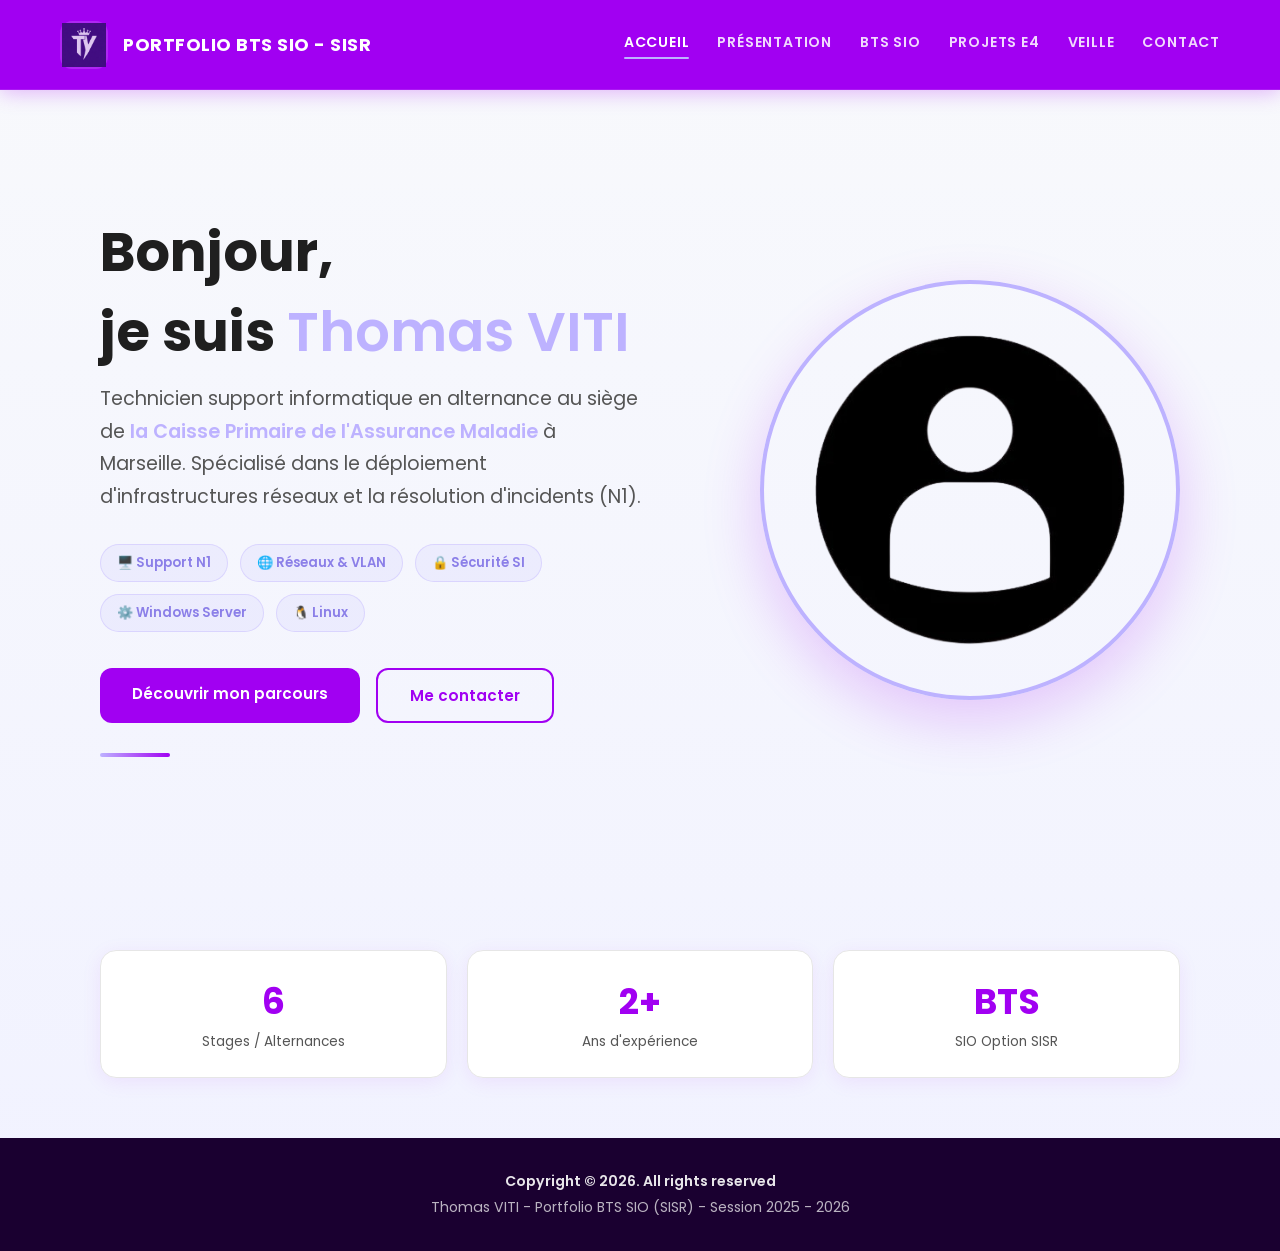
==== commit d47616a1: "Update index.html" ====
--- a/index.html
+++ b/index.html
@@ -12,7 +12,7 @@
     <header class="topbar" id="topbar">
         <a href="index.html" class="brand">
             <div class="logo-placeholder">
-                <img src="images/logo1.png" alt="Logo Thomas VITI" class="logo">
+                <img src="logo1.png" alt="Logo Thomas VITI" class="logo">
             </div>
             <span class="brand-title">PORTFOLIO BTS SIO - SISR</span>
         </a>
@@ -53,7 +53,7 @@
         </div>
 
         <div class="hero-image">
-            <img src="images/iconeuser1.png" alt="Photo de Thomas VITI">
+            <img src="iconeuser1.png" alt="Photo de Thomas VITI">
         </div>
     </main>
 
@@ -96,4 +96,4 @@
         reveals.forEach(r => observer.observe(r));
     </script>
 </body>
-</html>+</html>
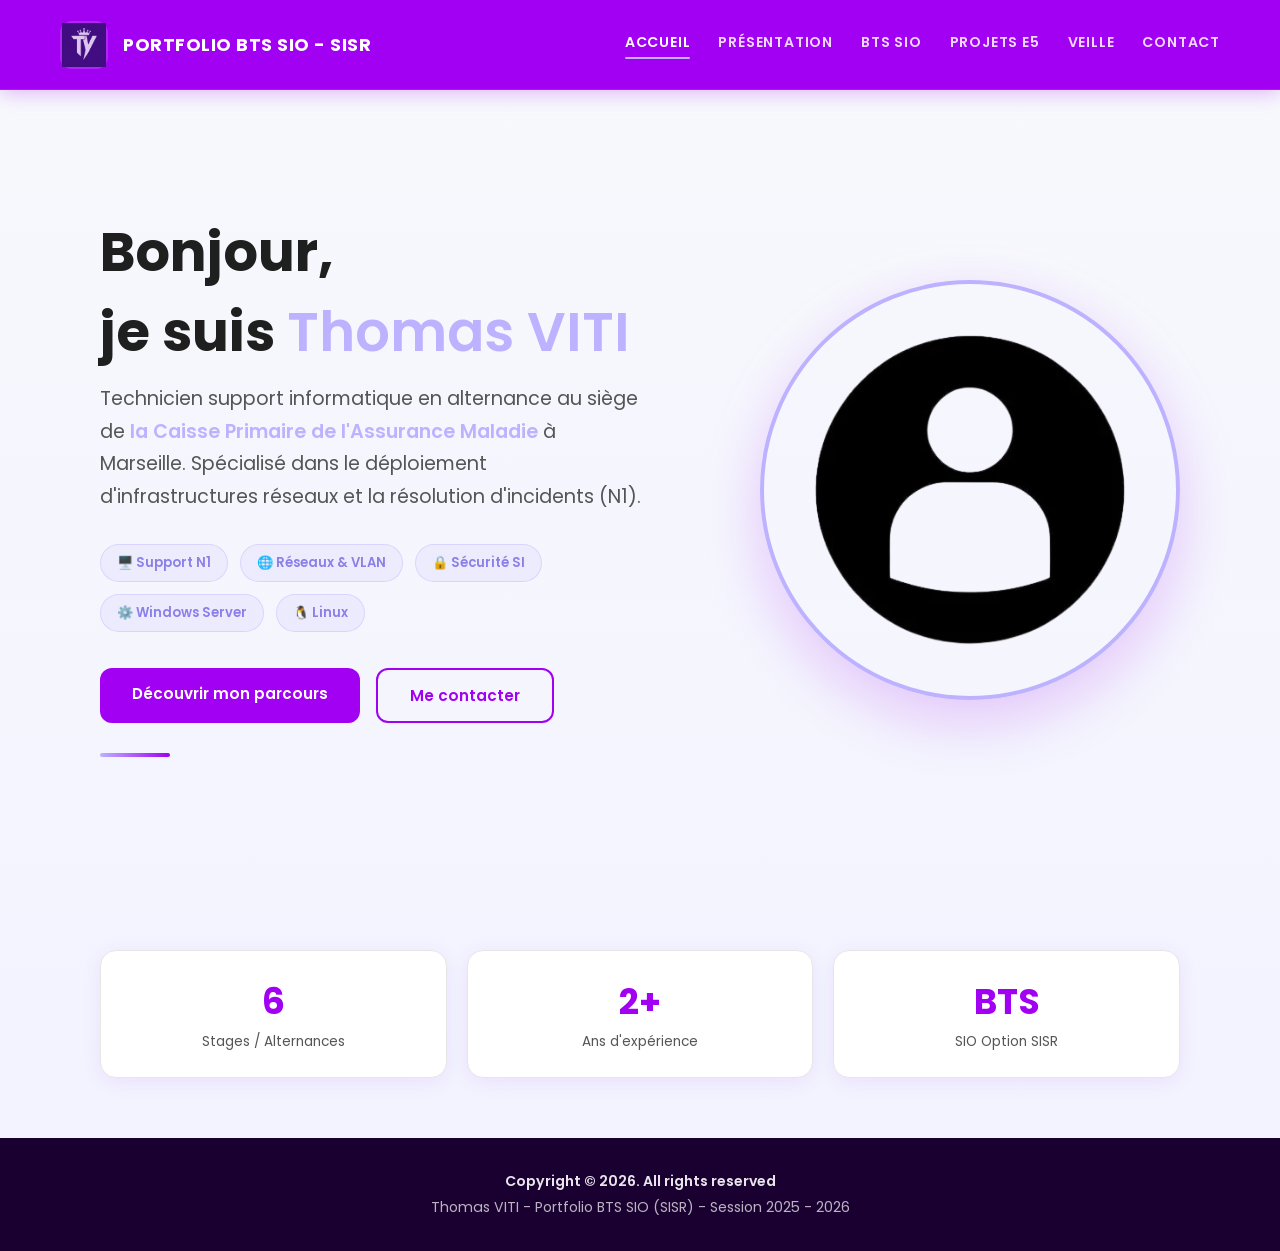
==== commit a42bae68: "Update index.html" ====
--- a/index.html
+++ b/index.html
@@ -20,7 +20,7 @@
             <a href="index.html" class="active">ACCUEIL</a>
             <a href="presentation.html">PRÉSENTATION</a>
             <a href="btssio.html">BTS SIO</a>
-            <a href="e4.html">PROJETS E4</a>
+            <a href="e5.html">PROJETS E5</a>
             <a href="veille.html">VEILLE</a>
             <a href="contact.html">CONTACT</a>
         </nav>
--- a/style.css
+++ b/style.css
@@ -421,8 +421,37 @@
 }
 
 /* =========================
-   BOUTON CV
-   ========================= */
+   BOUTONS CV
+   ========================= */
+.cv-buttons {
+    display: flex;
+    gap: 16px;
+    margin-top: 40px;
+    flex-wrap: wrap;
+    justify-content: center;
+}
+
+.btn-cv-preview {
+    padding: 15px 32px;
+    background-color: transparent;
+    color: var(--couleur-header);
+    border: 2px solid var(--couleur-header);
+    border-radius: 12px;
+    font-family: 'Poppins', sans-serif;
+    font-weight: 600;
+    font-size: 1rem;
+    cursor: pointer;
+    transition: var(--transition);
+    display: inline-block;
+}
+
+.btn-cv-preview:hover {
+    background-color: var(--couleur-header);
+    color: white;
+    transform: translateY(-3px);
+    box-shadow: 0 12px 28px rgba(161, 0, 242, 0.35);
+}
+
 .btn-cv {
     padding: 15px 32px;
     background-color: var(--couleur-header);
@@ -430,15 +459,81 @@
     text-decoration: none;
     border-radius: 12px;
     font-weight: 600;
-    transition: var(--transition);
-    margin-top: 40px;
+    font-size: 1rem;
+    transition: var(--transition);
     display: inline-block;
 }
 
 .btn-cv:hover {
     transform: translateY(-3px);
     box-shadow: 0 12px 28px rgba(161, 0, 242, 0.35);
-}
+    background-color: var(--couleur-accent-dark);
+}
+
+/* =========================
+   MODALE APERÇU CV
+   ========================= */
+.cv-modal {
+    display: none;
+    position: fixed;
+    inset: 0;
+    background: rgba(10, 0, 30, 0.75);
+    backdrop-filter: blur(6px);
+    z-index: 2000;
+    align-items: center;
+    justify-content: center;
+    padding: 20px;
+}
+
+.cv-modal.active {
+    display: flex;
+}
+
+.cv-modal-box {
+    position: relative;
+    width: 100%;
+    max-width: 820px;
+    height: 90vh;
+    background: var(--couleur-blanc);
+    border-radius: 20px;
+    overflow: hidden;
+    box-shadow: 0 30px 80px rgba(161, 0, 242, 0.3);
+    animation: fadeUp 0.35s ease forwards;
+}
+
+.cv-modal-close {
+    position: absolute;
+    top: 14px;
+    right: 14px;
+    width: 36px;
+    height: 36px;
+    border-radius: 50%;
+    border: none;
+    background: var(--couleur-header);
+    color: white;
+    font-size: 1rem;
+    font-weight: 700;
+    cursor: pointer;
+    z-index: 10;
+    display: flex;
+    align-items: center;
+    justify-content: center;
+    transition: var(--transition);
+}
+
+.cv-modal-close:hover {
+    background: #7b00c0;
+    transform: scale(1.1);
+}
+
+.cv-iframe {
+    width: 100%;
+    height: 100%;
+    border: none;
+    display: block;
+}
+
+
 
 /* =========================
    CARROUSEL COMPÉTENCES
@@ -1441,4 +1536,4 @@
     .sources-section { padding: 24px; }
 
     .hero-stats { grid-template-columns: repeat(3, 1fr); }
-}+}
